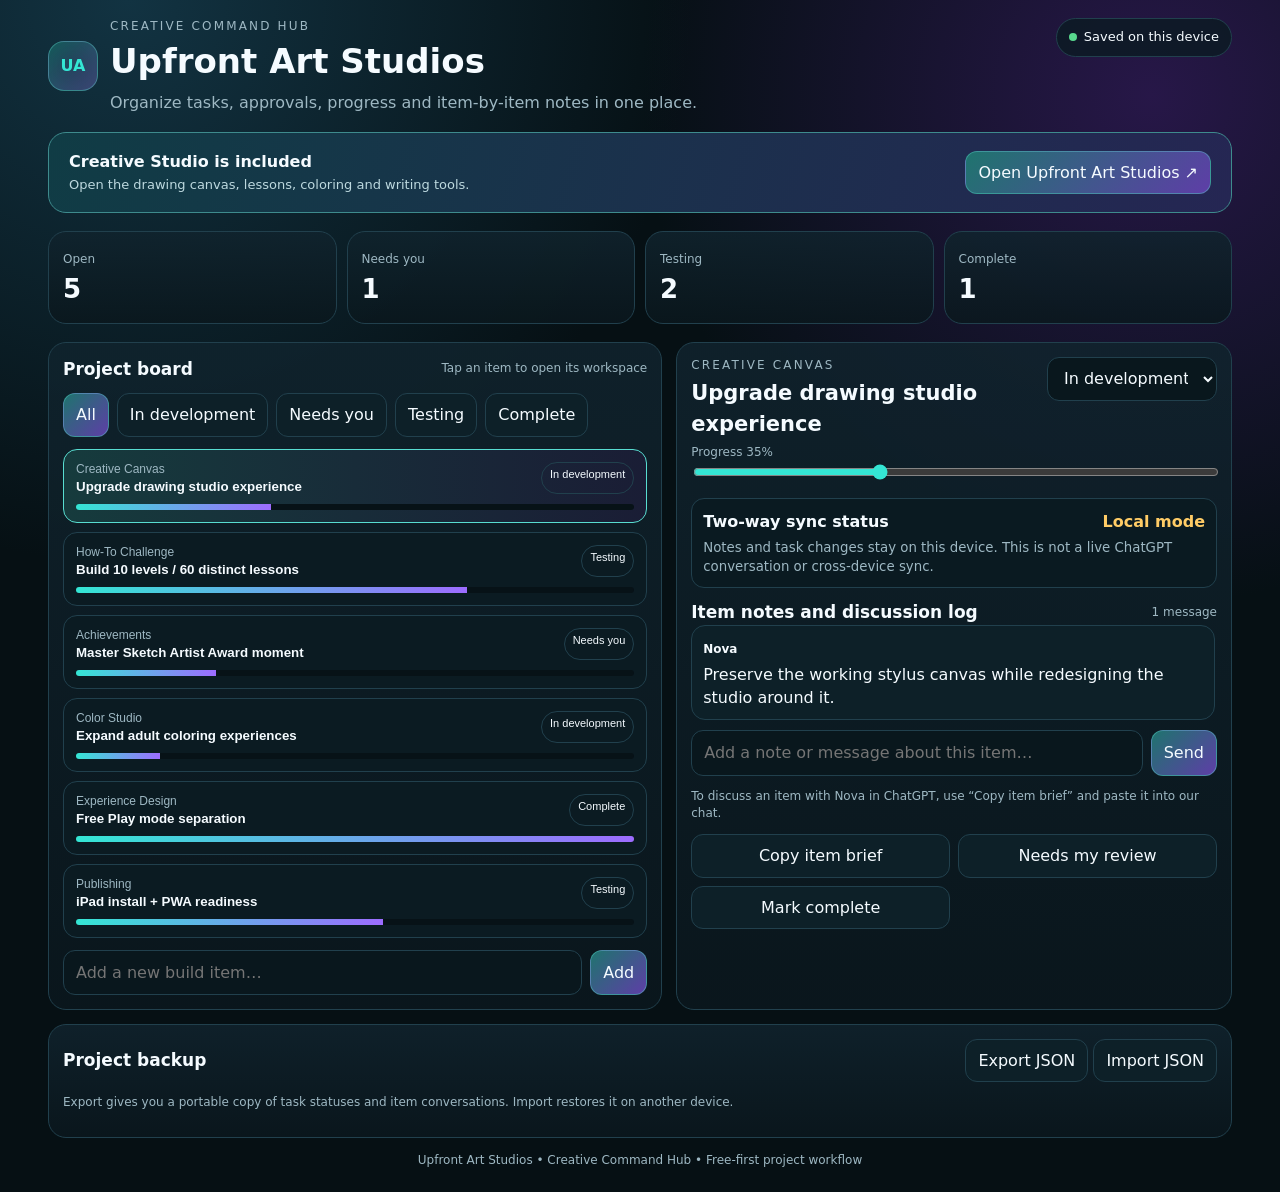
==== index.html @ ae69a1a8 "Deploy full 16-file static website and art studio v6" ====
<!doctype html>
<html lang="en">
<head>
<meta charset="utf-8" />
<meta name="viewport" content="width=device-width,initial-scale=1,viewport-fit=cover" />
<meta name="theme-color" content="#07141a" />
<title>Upfront Art Studios • Creative Command Hub</title>
<link rel="manifest" href="manifest.webmanifest" />
<style>
:root{--bg:#061014;--panel:#0c1a21;--panel2:#10232d;--line:#21404d;--text:#f5fbff;--muted:#9eb8c3;--teal:#34e6d4;--violet:#9d6cff;--silver:#cad6dc;--good:#59d98e;--warn:#ffcc66;--bad:#ff7f91}
*{box-sizing:border-box}body{margin:0;background:radial-gradient(circle at 10% 0%,#123342 0,transparent 34%),radial-gradient(circle at 90% 8%,#271748 0,transparent 32%),var(--bg);color:var(--text);font:16px/1.45 Inter,ui-sans-serif,system-ui,-apple-system,BlinkMacSystemFont,"Segoe UI",sans-serif;min-height:100vh}.wrap{max-width:1220px;margin:auto;padding:18px}.top{display:flex;gap:14px;justify-content:space-between;align-items:flex-start;flex-wrap:wrap}.brand{display:flex;gap:12px;align-items:center}.mark{width:50px;height:50px;border:1px solid #63e9dc66;border-radius:16px;background:linear-gradient(135deg,#24d9c844,#9b6dff55),#0a1a21;display:grid;place-items:center;font-weight:900;color:var(--teal);box-shadow:inset 0 0 30px #3be3d622}.eyebrow{font-size:12px;letter-spacing:.18em;text-transform:uppercase;color:var(--muted)}h1{font-size:clamp(22px,4vw,34px);margin:2px 0 0}.sub{color:var(--muted);margin:4px 0 0;max-width:720px}.pill{border:1px solid var(--line);background:#0b1b22cc;border-radius:999px;padding:9px 12px;font-size:13px}.dot{width:8px;height:8px;border-radius:99px;background:var(--good);display:inline-block;margin-right:7px}.stats{display:grid;grid-template-columns:repeat(4,minmax(0,1fr));gap:10px;margin:18px 0}.stat,.card{background:linear-gradient(180deg,#10232ddd,#0a171ddd);border:1px solid var(--line);border-radius:18px}.stat{padding:14px}.stat b{display:block;font-size:26px;margin-top:2px}.stat span{color:var(--muted);font-size:12px}.layout{display:grid;grid-template-columns:minmax(0,1.05fr) minmax(320px,.95fr);gap:14px}.card{padding:14px;min-width:0}.sectionhead{display:flex;gap:10px;align-items:center;justify-content:space-between;flex-wrap:wrap}.sectionhead h2,.sectionhead h3{margin:0;font-size:17px}.filters{display:flex;flex-wrap:wrap;gap:8px;margin:12px 0}.btn,.filter,select,input,textarea{font:inherit}.btn,.filter{min-height:42px;border-radius:12px;border:1px solid var(--line);background:#0d2028;color:var(--text);padding:9px 12px;cursor:pointer}.btn.primary,.filter.active{background:linear-gradient(135deg,#1f746e,#5e3ea7);border-color:#5bd8cd66}.btn:focus,.filter:focus,input:focus,select:focus,textarea:focus{outline:2px solid var(--teal);outline-offset:2px}.tasklist{display:grid;gap:9px}.task{width:100%;text-align:left;border:1px solid var(--line);background:#0b1b22;border-radius:14px;padding:12px;color:var(--text);cursor:pointer}.task.sel{border-color:#58ddd1;background:linear-gradient(90deg,#163b3d,#1a1d35)}.tasktop{display:flex;justify-content:space-between;gap:10px}.tasktitle{font-weight:700}.meta{font-size:12px;color:var(--muted);margin-bottom:3px}.tag{font-size:11px;border:1px solid var(--line);border-radius:999px;padding:5px 8px;white-space:nowrap}.pbar{height:6px;background:#071217;border-radius:99px;overflow:hidden;margin-top:10px}.pbar i{display:block;height:100%;background:linear-gradient(90deg,var(--teal),var(--violet))}.newrow{display:flex;gap:8px;margin-top:12px}.field,select,textarea{width:100%;min-height:44px;border-radius:12px;border:1px solid var(--line);background:#09171d;color:var(--text);padding:10px 12px}.detailtop{display:flex;justify-content:space-between;gap:10px;align-items:flex-start}.detailtop select{width:auto;min-width:170px}.syncbox{margin:12px 0;padding:11px;border-radius:13px;background:#0a1a21;border:1px solid var(--line)}.syncbox strong{display:flex;align-items:center;justify-content:space-between;gap:8px}.syncbox small{display:block;color:var(--muted);margin-top:4px}.chat{display:grid;gap:8px;max-height:380px;overflow:auto;padding-right:2px}.msg{border:1px solid var(--line);background:#0d2028;border-radius:14px;padding:10px 11px}.msg.you{background:#15223a;border-color:#5c4e91}.msg b{font-size:12px}.msg p{margin:4px 0 0;white-space:pre-wrap}.chatrow{display:flex;gap:8px;margin-top:10px}.chatrow input{min-width:0}.tools{display:grid;grid-template-columns:1fr 1fr;gap:8px;margin-top:12px}.small{font-size:12px;color:var(--muted)}.launchbar{display:flex;justify-content:space-between;align-items:center;gap:16px;flex-wrap:wrap;margin-top:18px;padding:17px 20px;border:1px solid #3e8b8d;border-radius:18px;background:linear-gradient(105deg,#103c45,#252653)}.launchbar b,.launchbar span{display:block}.launchbar span{font-size:13px;color:#bdd9df;margin-top:3px}.launchlink{text-decoration:none;display:inline-flex;align-items:center}.footer{margin:14px 0 4px;color:var(--muted);font-size:12px;text-align:center}.hidden{display:none!important}
@media(max-width:820px){.layout{grid-template-columns:1fr}.stats{grid-template-columns:1fr 1fr}.detailtop{flex-direction:column}.detailtop select{width:100%}}@media(max-width:480px){.wrap{padding:12px}.stats{gap:8px}.stat{padding:11px}.stat b{font-size:22px}.newrow,.chatrow{flex-direction:column}.tools{grid-template-columns:1fr}.tasktop{align-items:flex-start}.tag{white-space:normal}}
</style>
</head>
<body>
<div class="wrap">
  <header class="top">
    <div class="brand"><div class="mark">UA</div><div><div class="eyebrow">Creative Command Hub</div><h1>Upfront Art Studios</h1><p class="sub">Organize tasks, approvals, progress and item-by-item notes in one place.</p></div></div>
    <div class="pill"><span class="dot"></span><span id="saveState">Saved on this device</span></div>
  </header>
  <div class="launchbar"><div><b>Creative Studio is included</b><span>Open the drawing canvas, lessons, coloring and writing tools.</span></div><a href="./studio/" class="btn primary launchlink">Open Upfront Art Studios ↗</a></div>
  <section class="stats" aria-label="Project overview">
    <div class="stat"><span>Open</span><b id="openN">0</b></div><div class="stat"><span>Needs you</span><b id="reviewN">0</b></div><div class="stat"><span>Testing</span><b id="testN">0</b></div><div class="stat"><span>Complete</span><b id="doneN">0</b></div>
  </section>
  <main class="layout">
    <section class="card">
      <div class="sectionhead"><h2>Project board</h2><span class="small">Tap an item to open its workspace</span></div>
      <div class="filters" id="filters"></div>
      <div class="tasklist" id="taskList"></div>
      <form id="addForm" class="newrow"><input class="field" id="newTitle" maxlength="100" placeholder="Add a new build item…" aria-label="New build item"><button class="btn primary" type="submit">Add</button></form>
    </section>
    <section class="card">
      <div id="empty" class="small">Choose a project item to see its notes and conversation.</div>
      <div id="detail" class="hidden">
        <div class="detailtop"><div><div class="eyebrow" id="area"></div><h3 id="title" style="font-size:21px;margin:4px 0 0"></h3></div><select id="status" aria-label="Item status"></select></div>
        <label class="small" for="progress">Progress <span id="progressLabel"></span>%</label><input id="progress" type="range" min="0" max="100" step="5" style="width:100%;accent-color:#34e6d4">
        <div class="syncbox"><strong><span>Two-way sync status</span><span id="syncLabel" style="color:var(--warn)">Local mode</span></strong><small id="syncText">Notes and task changes stay on this device. This is not a live ChatGPT conversation or cross-device sync.</small></div>
        <div class="sectionhead"><h3>Item notes and discussion log</h3><span class="small" id="msgCount"></span></div>
        <div class="chat" id="chat" aria-live="polite"></div>
        <form class="chatrow" id="chatForm"><input class="field" id="chatInput" maxlength="500" placeholder="Add a note or message about this item…" aria-label="Item message"><button class="btn primary" type="submit">Send</button></form>
        <p class="small">To discuss an item with Nova in ChatGPT, use “Copy item brief” and paste it into our chat.</p><div class="tools"><button class="btn" id="copyBrief" type="button">Copy item brief</button><button class="btn" id="needsMe" type="button">Needs my review</button><button class="btn" id="markDone" type="button">Mark complete</button></div>
      </div>
    </section>
  </main>
  <section class="card" style="margin-top:14px">
    <div class="sectionhead"><h2>Project backup</h2><div><button class="btn" id="exportBtn" type="button">Export JSON</button> <label class="btn" for="importFile" style="display:inline-flex;align-items:center">Import JSON</label><input id="importFile" type="file" accept="application/json" class="hidden"></div></div>
    <p class="small">Export gives you a portable copy of task statuses and item conversations. Import restores it on another device.</p>
  </section>
  <div class="footer">Upfront Art Studios • Creative Command Hub • Free-first project workflow</div>
</div>
<script>
const KEY='upfront-art-hub-v1';
const statuses={working:'In development',review:'Needs you',testing:'Testing',done:'Complete'};
const starter=[
{id:1,title:'Upgrade drawing studio experience',area:'Creative Canvas',status:'working',progress:35,messages:[{who:'Nova',text:'Preserve the working stylus canvas while redesigning the studio around it.'}]},
{id:2,title:'Build 10 levels / 60 distinct lessons',area:'How-To Challenge',status:'testing',progress:70,messages:[{who:'Build log',text:'60 distinct lesson exercises and completion checks are implemented in v5. Browser DOM interaction tests passed; physical iPad testing is still outstanding.'}]},
{id:3,title:'Master Sketch Artist Award moment',area:'Achievements',status:'review',progress:25,messages:[{who:'Nova',text:'Design direction: ceremonial completion screen, final award reveal, and certificate unlock.'},{who:'You',text:'Make it feel special and premium.'}]},
{id:4,title:'Expand adult coloring experiences',area:'Color Studio',status:'working',progress:15,messages:[{who:'Nova',text:'The coloring experience should be a full creative mode, not a single simple activity.'}]},
{id:5,title:'Free Play mode separation',area:'Experience Design',status:'done',progress:100,messages:[{who:'Nova',text:'Free Play stays lesson-free and score-free so users can simply create.'}]},
{id:6,title:'iPad install + PWA readiness',area:'Publishing',status:'testing',progress:55,messages:[{who:'Nova',text:'Manifest, icons, offline behavior, and HTTPS install flow are part of this milestone.'}]}
];
let state=load(),selected=state.tasks[0]?.id||null,filter='all';
function load(){try{const p=JSON.parse(localStorage.getItem(KEY));if(p&&Array.isArray(p.tasks))return p}catch{}return {tasks:starter}}
function save(){localStorage.setItem(KEY,JSON.stringify(state));document.querySelector('#saveState').textContent='Saved on this device'}
const $=s=>document.querySelector(s);
function esc(s){return String(s).replace(/[&<>"']/g,c=>({'&':'&amp;','<':'&lt;','>':'&gt;','"':'&quot;',"'":'&#039;'}[c]))}
function renderStats(){const t=state.tasks;$('#openN').textContent=t.filter(x=>x.status!=='done').length;$('#reviewN').textContent=t.filter(x=>x.status==='review').length;$('#testN').textContent=t.filter(x=>x.status==='testing').length;$('#doneN').textContent=t.filter(x=>x.status==='done').length}
function renderFilters(){const f=[['all','All'],['working','In development'],['review','Needs you'],['testing','Testing'],['done','Complete']];$('#filters').innerHTML=f.map(([k,v])=>`<button type="button" class="filter ${filter===k?'active':''}" data-f="${k}">${v}</button>`).join('');document.querySelectorAll('[data-f]').forEach(b=>b.addEventListener('click',()=>{filter=b.dataset.f;render()}))}
function renderTasks(){const items=state.tasks.filter(t=>filter==='all'||t.status===filter);$('#taskList').innerHTML=items.length?items.map(t=>`<button type="button" class="task ${t.id===selected?'sel':''}" data-id="${t.id}"><div class="tasktop"><div><div class="meta">${esc(t.area)}</div><div class="tasktitle">${esc(t.title)}</div></div><span class="tag">${esc(statuses[t.status]||t.status)}</span></div><div class="pbar"><i style="width:${Math.max(0,Math.min(100,t.progress||0))}%"></i></div></button>`).join(''):'<div class="small">No items in this view.</div>';document.querySelectorAll('[data-id]').forEach(b=>b.addEventListener('click',()=>{selected=Number(b.dataset.id);render()}))}
function renderDetail(){const t=state.tasks.find(x=>x.id===selected);if(!t){$('#empty').classList.remove('hidden');$('#detail').classList.add('hidden');return}$('#empty').classList.add('hidden');$('#detail').classList.remove('hidden');$('#area').textContent=t.area;$('#title').textContent=t.title;$('#status').innerHTML=Object.entries(statuses).map(([k,v])=>`<option value="${k}" ${t.status===k?'selected':''}>${v}</option>`).join('');$('#progress').value=t.progress||0;$('#progressLabel').textContent=t.progress||0;$('#msgCount').textContent=`${t.messages.length} message${t.messages.length===1?'':'s'}`;$('#chat').innerHTML=t.messages.map(m=>`<div class="msg ${m.who==='You'?'you':''}"><b>${esc(m.who)}</b><p>${esc(m.text)}</p></div>`).join('')||'<div class="small">No conversation yet.</div>'}
function render(){renderStats();renderFilters();renderTasks();renderDetail();save()}
$('#addForm').addEventListener('submit',e=>{e.preventDefault();const v=$('#newTitle').value.trim();if(!v)return;const id=Math.max(0,...state.tasks.map(t=>t.id))+1;state.tasks.unshift({id,title:v,area:'New item',status:'review',progress:0,messages:[{who:'You',text:'Added from the Creative Command Hub.'}]});selected=id;filter='all';$('#newTitle').value='';render()});
$('#status').addEventListener('change',e=>{const t=state.tasks.find(x=>x.id===selected);if(t){t.status=e.target.value;render()}});
$('#progress').addEventListener('input',e=>{$('#progressLabel').textContent=e.target.value});$('#progress').addEventListener('change',e=>{const t=state.tasks.find(x=>x.id===selected);if(t){t.progress=Number(e.target.value);render()}});
$('#chatForm').addEventListener('submit',e=>{e.preventDefault();const v=$('#chatInput').value.trim();const t=state.tasks.find(x=>x.id===selected);if(!v||!t)return;t.messages.push({who:'You',text:v});$('#chatInput').value='';render()});
$('#copyBrief').addEventListener('click',async()=>{const t=state.tasks.find(x=>x.id===selected);if(!t)return;const brief=`Upfront Art Studios — ${t.title}\nArea: ${t.area}\nStatus: ${statuses[t.status]}\nProgress: ${t.progress}%\nNotes:\n${t.messages.map(m=>m.who+': '+m.text).join('\n')}`;try{await navigator.clipboard.writeText(brief);$('#saveState').textContent='Item brief copied — paste in ChatGPT';}catch(e){window.prompt('Copy this item brief:',brief)}});
$('#needsMe').addEventListener('click' ,()=>{const t=state.tasks.find(x=>x.id===selected);if(t){t.status='review';render()}});$('#markDone').addEventListener('click',()=>{const t=state.tasks.find(x=>x.id===selected);if(t){t.status='done';t.progress=100;render()}});
$('#exportBtn').addEventListener('click',()=>{const a=document.createElement('a');a.href=URL.createObjectURL(new Blob([JSON.stringify(state,null,2)],{type:'application/json'}));a.download='upfront-art-hub-backup.json';a.click();setTimeout(()=>URL.revokeObjectURL(a.href),1000)});
$('#importFile').addEventListener('change',async e=>{const f=e.target.files?.[0];if(!f)return;try{const p=JSON.parse(await f.text());if(!p||!Array.isArray(p.tasks))throw new Error();state=p;selected=state.tasks[0]?.id||null;filter='all';render()}catch{alert('That backup file could not be imported.')}e.target.value=''});
if('serviceWorker' in navigator)navigator.serviceWorker.register('./sw.js').catch(()=>{});render();
</script>
</body>
</html>
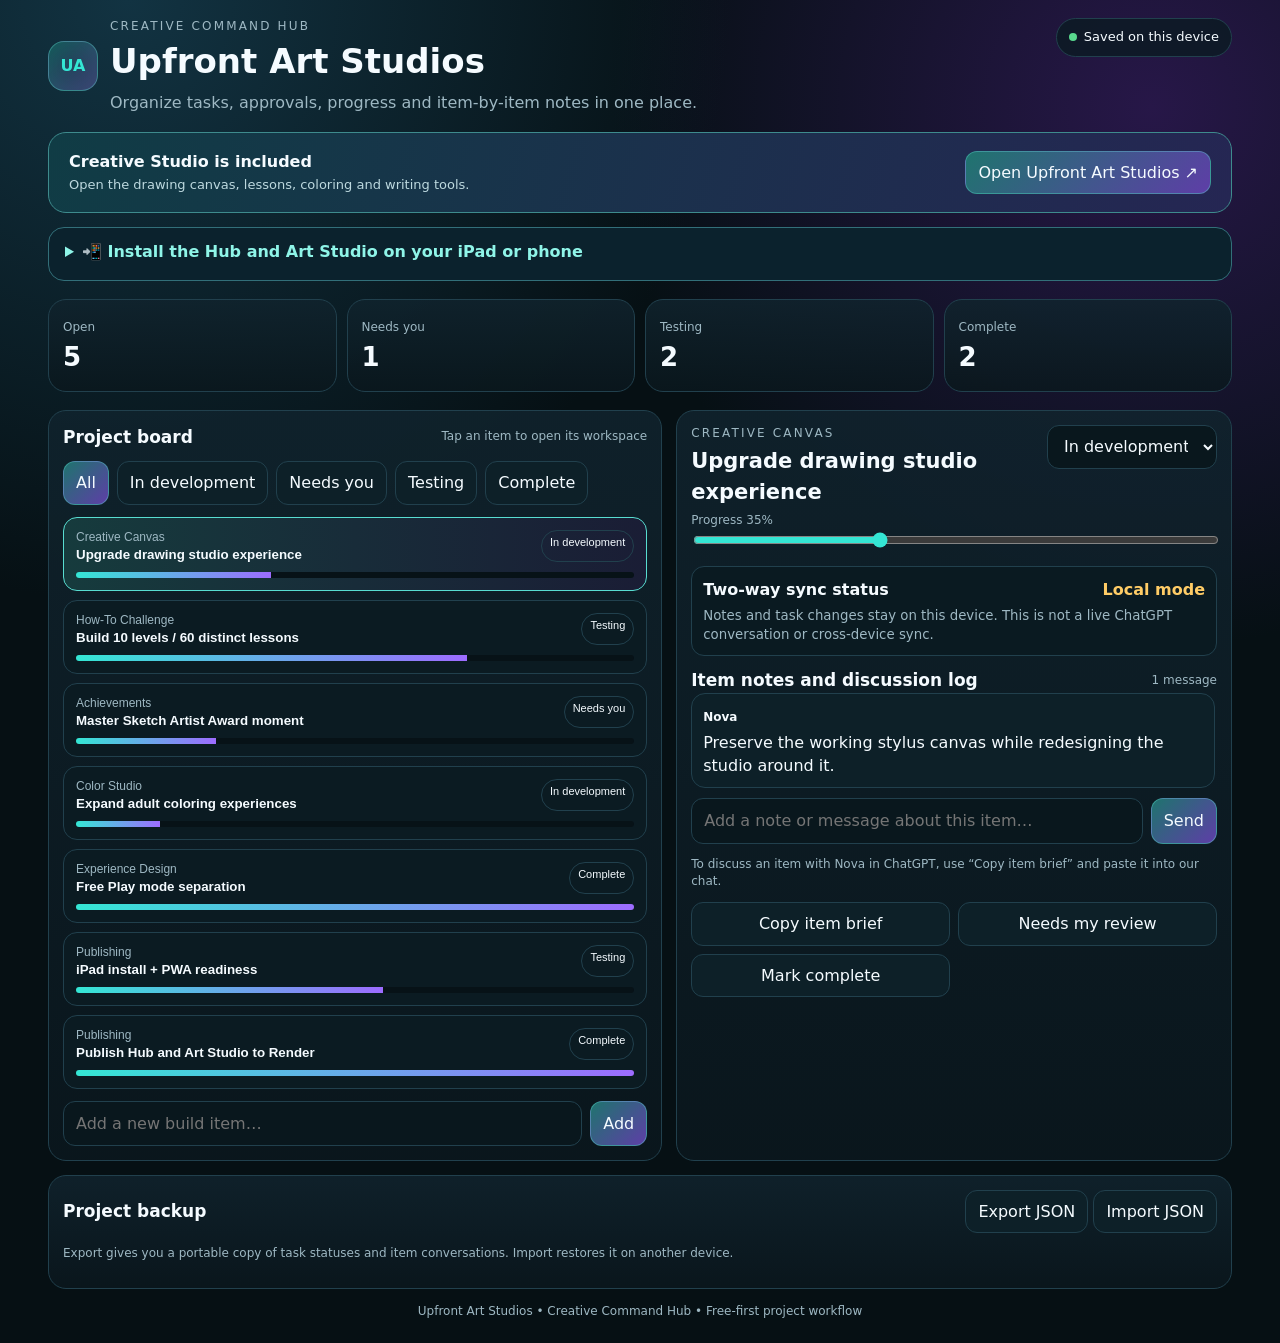
==== commit 875e2a05: "Improve iPad installation, safe Hub backups and Safari storage handling (v7)" ====
--- a/index.html
+++ b/index.html
@@ -10,6 +10,11 @@
 :root{--bg:#061014;--panel:#0c1a21;--panel2:#10232d;--line:#21404d;--text:#f5fbff;--muted:#9eb8c3;--teal:#34e6d4;--violet:#9d6cff;--silver:#cad6dc;--good:#59d98e;--warn:#ffcc66;--bad:#ff7f91}
 *{box-sizing:border-box}body{margin:0;background:radial-gradient(circle at 10% 0%,#123342 0,transparent 34%),radial-gradient(circle at 90% 8%,#271748 0,transparent 32%),var(--bg);color:var(--text);font:16px/1.45 Inter,ui-sans-serif,system-ui,-apple-system,BlinkMacSystemFont,"Segoe UI",sans-serif;min-height:100vh}.wrap{max-width:1220px;margin:auto;padding:18px}.top{display:flex;gap:14px;justify-content:space-between;align-items:flex-start;flex-wrap:wrap}.brand{display:flex;gap:12px;align-items:center}.mark{width:50px;height:50px;border:1px solid #63e9dc66;border-radius:16px;background:linear-gradient(135deg,#24d9c844,#9b6dff55),#0a1a21;display:grid;place-items:center;font-weight:900;color:var(--teal);box-shadow:inset 0 0 30px #3be3d622}.eyebrow{font-size:12px;letter-spacing:.18em;text-transform:uppercase;color:var(--muted)}h1{font-size:clamp(22px,4vw,34px);margin:2px 0 0}.sub{color:var(--muted);margin:4px 0 0;max-width:720px}.pill{border:1px solid var(--line);background:#0b1b22cc;border-radius:999px;padding:9px 12px;font-size:13px}.dot{width:8px;height:8px;border-radius:99px;background:var(--good);display:inline-block;margin-right:7px}.stats{display:grid;grid-template-columns:repeat(4,minmax(0,1fr));gap:10px;margin:18px 0}.stat,.card{background:linear-gradient(180deg,#10232ddd,#0a171ddd);border:1px solid var(--line);border-radius:18px}.stat{padding:14px}.stat b{display:block;font-size:26px;margin-top:2px}.stat span{color:var(--muted);font-size:12px}.layout{display:grid;grid-template-columns:minmax(0,1.05fr) minmax(320px,.95fr);gap:14px}.card{padding:14px;min-width:0}.sectionhead{display:flex;gap:10px;align-items:center;justify-content:space-between;flex-wrap:wrap}.sectionhead h2,.sectionhead h3{margin:0;font-size:17px}.filters{display:flex;flex-wrap:wrap;gap:8px;margin:12px 0}.btn,.filter,select,input,textarea{font:inherit}.btn,.filter{min-height:42px;border-radius:12px;border:1px solid var(--line);background:#0d2028;color:var(--text);padding:9px 12px;cursor:pointer}.btn.primary,.filter.active{background:linear-gradient(135deg,#1f746e,#5e3ea7);border-color:#5bd8cd66}.btn:focus,.filter:focus,input:focus,select:focus,textarea:focus{outline:2px solid var(--teal);outline-offset:2px}.tasklist{display:grid;gap:9px}.task{width:100%;text-align:left;border:1px solid var(--line);background:#0b1b22;border-radius:14px;padding:12px;color:var(--text);cursor:pointer}.task.sel{border-color:#58ddd1;background:linear-gradient(90deg,#163b3d,#1a1d35)}.tasktop{display:flex;justify-content:space-between;gap:10px}.tasktitle{font-weight:700}.meta{font-size:12px;color:var(--muted);margin-bottom:3px}.tag{font-size:11px;border:1px solid var(--line);border-radius:999px;padding:5px 8px;white-space:nowrap}.pbar{height:6px;background:#071217;border-radius:99px;overflow:hidden;margin-top:10px}.pbar i{display:block;height:100%;background:linear-gradient(90deg,var(--teal),var(--violet))}.newrow{display:flex;gap:8px;margin-top:12px}.field,select,textarea{width:100%;min-height:44px;border-radius:12px;border:1px solid var(--line);background:#09171d;color:var(--text);padding:10px 12px}.detailtop{display:flex;justify-content:space-between;gap:10px;align-items:flex-start}.detailtop select{width:auto;min-width:170px}.syncbox{margin:12px 0;padding:11px;border-radius:13px;background:#0a1a21;border:1px solid var(--line)}.syncbox strong{display:flex;align-items:center;justify-content:space-between;gap:8px}.syncbox small{display:block;color:var(--muted);margin-top:4px}.chat{display:grid;gap:8px;max-height:380px;overflow:auto;padding-right:2px}.msg{border:1px solid var(--line);background:#0d2028;border-radius:14px;padding:10px 11px}.msg.you{background:#15223a;border-color:#5c4e91}.msg b{font-size:12px}.msg p{margin:4px 0 0;white-space:pre-wrap}.chatrow{display:flex;gap:8px;margin-top:10px}.chatrow input{min-width:0}.tools{display:grid;grid-template-columns:1fr 1fr;gap:8px;margin-top:12px}.small{font-size:12px;color:var(--muted)}.launchbar{display:flex;justify-content:space-between;align-items:center;gap:16px;flex-wrap:wrap;margin-top:18px;padding:17px 20px;border:1px solid #3e8b8d;border-radius:18px;background:linear-gradient(105deg,#103c45,#252653)}.launchbar b,.launchbar span{display:block}.launchbar span{font-size:13px;color:#bdd9df;margin-top:3px}.launchlink{text-decoration:none;display:inline-flex;align-items:center}.footer{margin:14px 0 4px;color:var(--muted);font-size:12px;text-align:center}.hidden{display:none!important}
 @media(max-width:820px){.layout{grid-template-columns:1fr}.stats{grid-template-columns:1fr 1fr}.detailtop{flex-direction:column}.detailtop select{width:100%}}@media(max-width:480px){.wrap{padding:12px}.stats{gap:8px}.stat{padding:11px}.stat b{font-size:22px}.newrow,.chatrow{flex-direction:column}.tools{grid-template-columns:1fr}.tasktop{align-items:flex-start}.tag{white-space:normal}}
+
+.install-guide{margin:14px 0;border:1px solid #326f79;background:#0b222d;border-radius:16px;padding:12px 16px;color:var(--text)}
+.install-guide summary{cursor:pointer;font-weight:750;color:#8ff5e8;min-height:28px}
+.install-guide ol{margin:12px 0;padding-left:23px}.install-guide li{margin:7px 0}.install-guide p{margin:9px 0 2px;color:var(--muted);font-size:13px}
+.install-guide a{color:#b3eaff}
 </style>
 </head>
 <body>
@@ -19,6 +24,13 @@
     <div class="pill"><span class="dot"></span><span id="saveState">Saved on this device</span></div>
   </header>
   <div class="launchbar"><div><b>Creative Studio is included</b><span>Open the drawing canvas, lessons, coloring and writing tools.</span></div><a href="./studio/" class="btn primary launchlink">Open Upfront Art Studios ↗</a></div>
+  <details class="install-guide" id="installHelp">
+    <summary>📲 Install the Hub and Art Studio on your iPad or phone</summary>
+    <ol><li>On an iPad or iPhone, open this website directly in <strong>Safari</strong>. If you are inside ChatGPT, choose <strong>Open in Safari</strong> first.</li>
+    <li>Tap the <strong>Share</strong> icon in Safari and choose <strong>Add to Home Screen</strong>. If needed, scroll the Share menu to find it.</li>
+    <li>Tap <strong>Add</strong>. Open the new icon from your Home Screen. You can also install <a href="./studio/">the Art Studio</a> separately using the same steps.</li></ol>
+    <p>No ZIP extraction required. Your drawings, writing and Hub notes are saved on this device, not automatically synced. Export backups before switching devices or clearing Safari data.</p>
+  </details>
   <section class="stats" aria-label="Project overview">
     <div class="stat"><span>Open</span><b id="openN">0</b></div><div class="stat"><span>Needs you</span><b id="reviewN">0</b></div><div class="stat"><span>Testing</span><b id="testN">0</b></div><div class="stat"><span>Complete</span><b id="doneN">0</b></div>
   </section>
@@ -60,6 +72,10 @@
 {id:6,title:'iPad install + PWA readiness',area:'Publishing',status:'testing',progress:55,messages:[{who:'Nova',text:'Manifest, icons, offline behavior, and HTTPS install flow are part of this milestone.'}]}
 ];
 let state=load(),selected=state.tasks[0]?.id||null,filter='all';
+// Add the verified hosting milestone without overwriting a returning user's edits.
+if(!state.tasks.some(t=>t.id===7||t.title==='Publish Hub and Art Studio to Render')){
+ state.tasks.push({id:7,title:'Publish Hub and Art Studio to Render',area:'Publishing',status:'done',progress:100,messages:[{who:'Build log',text:'GitHub repository uploaded and Render static site deployed successfully. iPad Safari and Apple Pencil testing are separate follow-up tasks.'}]});
+}
 function load(){try{const p=JSON.parse(localStorage.getItem(KEY));if(p&&Array.isArray(p.tasks))return p}catch{}return {tasks:starter}}
 function save(){localStorage.setItem(KEY,JSON.stringify(state));document.querySelector('#saveState').textContent='Saved on this device'}
 const $=s=>document.querySelector(s);
@@ -76,7 +92,16 @@
 $('#copyBrief').addEventListener('click',async()=>{const t=state.tasks.find(x=>x.id===selected);if(!t)return;const brief=`Upfront Art Studios — ${t.title}\nArea: ${t.area}\nStatus: ${statuses[t.status]}\nProgress: ${t.progress}%\nNotes:\n${t.messages.map(m=>m.who+': '+m.text).join('\n')}`;try{await navigator.clipboard.writeText(brief);$('#saveState').textContent='Item brief copied — paste in ChatGPT';}catch(e){window.prompt('Copy this item brief:',brief)}});
 $('#needsMe').addEventListener('click' ,()=>{const t=state.tasks.find(x=>x.id===selected);if(t){t.status='review';render()}});$('#markDone').addEventListener('click',()=>{const t=state.tasks.find(x=>x.id===selected);if(t){t.status='done';t.progress=100;render()}});
 $('#exportBtn').addEventListener('click',()=>{const a=document.createElement('a');a.href=URL.createObjectURL(new Blob([JSON.stringify(state,null,2)],{type:'application/json'}));a.download='upfront-art-hub-backup.json';a.click();setTimeout(()=>URL.revokeObjectURL(a.href),1000)});
-$('#importFile').addEventListener('change',async e=>{const f=e.target.files?.[0];if(!f)return;try{const p=JSON.parse(await f.text());if(!p||!Array.isArray(p.tasks))throw new Error();state=p;selected=state.tasks[0]?.id||null;filter='all';render()}catch{alert('That backup file could not be imported.')}e.target.value=''});
+$('#importFile').addEventListener('change',async e=>{
+ const f=e.target.files?.[0];if(!f)return;
+ try{
+  const p=JSON.parse(await f.text());
+  if(!p||!Array.isArray(p.tasks)||!p.tasks.every(t=>t&&Number.isSafeInteger(t.id)&&typeof t.title==='string'&&typeof t.area==='string'&&Array.isArray(t.messages)&&t.messages.every(m=>m&&typeof m.who==='string'&&typeof m.text==='string')))throw new Error('Invalid project backup');
+  if(!confirm('Import this project backup? It will replace the current project board and notes on this device. Export your current backup first if you want to keep it.'))return;
+  state=p;selected=state.tasks[0]?.id||null;filter='all';render();
+ }catch{alert('That backup file could not be imported. Please choose a valid Hub backup JSON file.')}
+ finally{e.target.value='';}
+});
 if('serviceWorker' in navigator)navigator.serviceWorker.register('./sw.js').catch(()=>{});render();
 </script>
 </body>
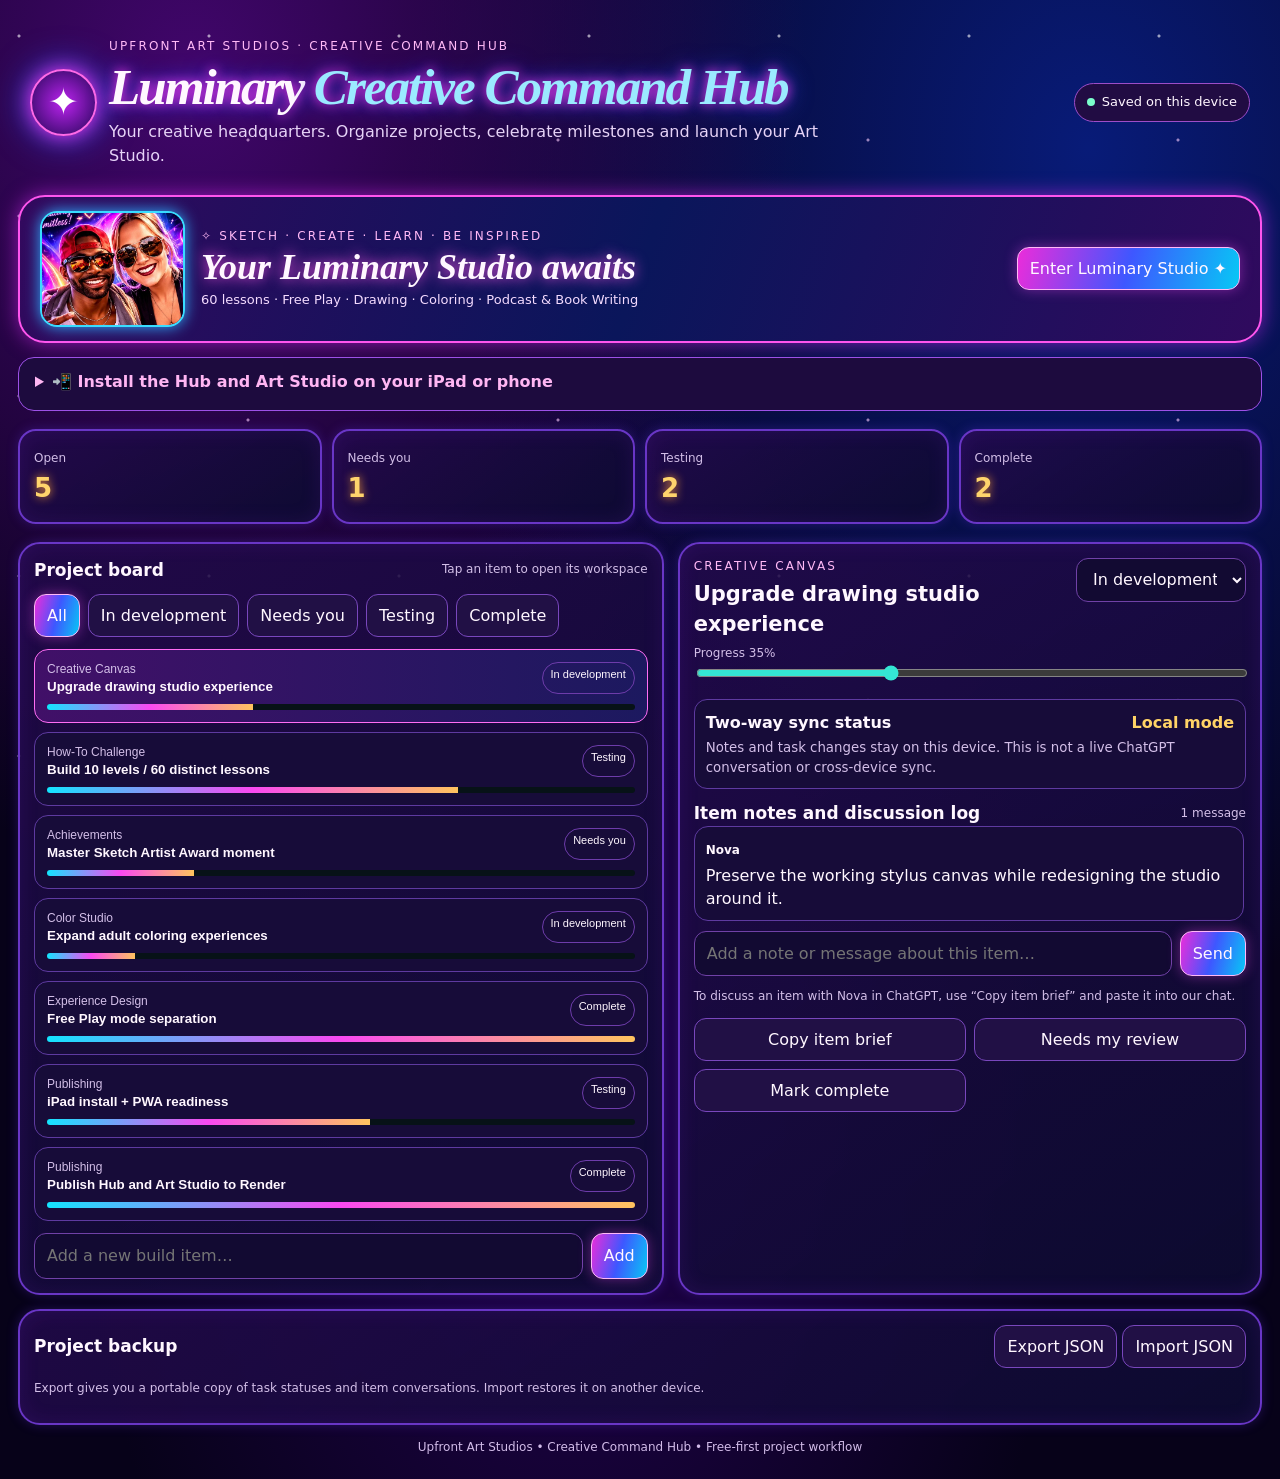
==== commit 76d1e8d2: "Restore approved Luminary neon dashboard and functional toolkit (v8)" ====
--- a/index.html
+++ b/index.html
@@ -3,8 +3,8 @@
 <head>
 <meta charset="utf-8" />
 <meta name="viewport" content="width=device-width,initial-scale=1,viewport-fit=cover" />
-<meta name="theme-color" content="#07141a" />
-<title>Upfront Art Studios • Creative Command Hub</title>
+<meta name="theme-color" content="#09031d" />
+<title>Luminary Creative Command Hub | Upfront Art Studios</title>
 <link rel="manifest" href="manifest.webmanifest" />
 <style>
 :root{--bg:#061014;--panel:#0c1a21;--panel2:#10232d;--line:#21404d;--text:#f5fbff;--muted:#9eb8c3;--teal:#34e6d4;--violet:#9d6cff;--silver:#cad6dc;--good:#59d98e;--warn:#ffcc66;--bad:#ff7f91}
@@ -15,15 +15,24 @@
 .install-guide summary{cursor:pointer;font-weight:750;color:#8ff5e8;min-height:28px}
 .install-guide ol{margin:12px 0;padding-left:23px}.install-guide li{margin:7px 0}.install-guide p{margin:9px 0 2px;color:var(--muted);font-size:13px}
 .install-guide a{color:#b3eaff}
+/* v8 approved Luminary Studio neon companion theme */
+:root{--bg:#08021d;--panel:#180a39;--panel2:#270b52;--line:#6d3caa;--text:#fff7ff;--muted:#d3bfe8;--teal:#17dfff;--violet:#f04afa;--silver:#f8dafa;--good:#71f9cc;--warn:#ffd366;--bad:#ff7fba}
+body{background:radial-gradient(ellipse at 15% 5%,#41066b 0,transparent 40%),radial-gradient(ellipse at 85% 10%,#081b78 0,transparent 45%),radial-gradient(ellipse at 45% 75%,#22024f 0,transparent 50%),#070219;color:var(--text)}
+body:before{content:"";position:fixed;inset:0;z-index:-1;pointer-events:none;opacity:.6;background-image:radial-gradient(circle at 10% 20%,#fff 1px,transparent 2px),radial-gradient(circle at 80% 50%,#ffd1ff 1px,transparent 2px);background-size:190px 180px,310px 280px}
+.wrap{max-width:1500px}.top{padding:20px 12px 8px;align-items:center}.mark{width:67px;height:67px;border-radius:50%;font-size:38px;background:radial-gradient(circle,#bb23ee,#230656);border:2px solid #ff69e8;color:#fff;box-shadow:0 0 20px #f32de9,0 0 38px #245aff}.eyebrow{color:#ffb9f6}.top h1{font:italic 700 clamp(27px,4vw,53px) Georgia,serif;letter-spacing:-.04em;text-shadow:0 0 12px #ff36e7,0 0 24px #2b49ff}.top h1 em{color:#9beaff}.sub{color:#e6d3f7}
+.stat,.card{background:linear-gradient(145deg,#230a4bdb,#0d0b31ed);border:2px solid #6936c6;box-shadow:inset 0 0 20px #8b2be520,0 0 12px #6738f044}.stat b{color:#ffd46c;text-shadow:0 0 10px #f49835}.card{border-radius:22px}
+.launchbar{margin-top:20px;border:2px solid #ff55ee;border-radius:27px;box-shadow:0 0 20px #e62aff88;background:linear-gradient(110deg,#33095e,#0a165b,#300a5e);padding:14px 20px;justify-content:flex-start}.launchbar b{font:italic 700 clamp(23px,3vw,36px) Georgia,serif;text-shadow:0 0 14px #ff59e7}.launchbar span{color:#f4dbff}.hub-hero-art{width:145px;height:116px;flex:0 0 145px;overflow:hidden;border-radius:17px;border:2px solid #39dcff;box-shadow:0 0 15px #2eafff}.hub-hero-art img{width:100%;height:100%;object-fit:cover;object-position:center 25%}.launchlink{margin-left:auto}
+.btn.primary,.filter.active{background:linear-gradient(105deg,#ec2cda,#3e57ff,#07c8f5);border-color:#ffb8f7;box-shadow:0 0 13px #ed48ef66}.btn,.filter{background:#211045;border-color:#7947bd}.task,.msg,.syncbox{background:#170c39;border-color:#5e3aa0}.task.sel{background:linear-gradient(90deg,#411068,#1c195f);border-color:#ff6df4}.pbar i{background:linear-gradient(90deg,#13e4ff,#f949f1,#ffc45e)}.field,select,textarea{background:#120a32;border-color:#7041a7}.msg.you{background:#351054;border-color:#a95dd6}.install-guide{background:#1d0b3e;border-color:#9d51e7}.install-guide summary{color:#ffb6f3}.install-guide a{color:#9ceeff}.pill{background:#210c43;border-color:#9d4dc8}.dot{background:#7bffcc}.footer{color:#d2bce9}
+@media(max-width:720px){.launchbar{justify-content:center;text-align:center}.launchlink{margin-left:0}.hub-hero-art{width:100%;max-width:240px;height:140px;flex-basis:240px}}
 </style>
 </head>
 <body>
 <div class="wrap">
   <header class="top">
-    <div class="brand"><div class="mark">UA</div><div><div class="eyebrow">Creative Command Hub</div><h1>Upfront Art Studios</h1><p class="sub">Organize tasks, approvals, progress and item-by-item notes in one place.</p></div></div>
+    <div class="brand"><div class="mark">✦</div><div><div class="eyebrow">Upfront Art Studios · Creative Command Hub</div><h1>Luminary <em>Creative Command Hub</em></h1><p class="sub">Your creative headquarters. Organize projects, celebrate milestones and launch your Art Studio.</p></div></div>
     <div class="pill"><span class="dot"></span><span id="saveState">Saved on this device</span></div>
   </header>
-  <div class="launchbar"><div><b>Creative Studio is included</b><span>Open the drawing canvas, lessons, coloring and writing tools.</span></div><a href="./studio/" class="btn primary launchlink">Open Upfront Art Studios ↗</a></div>
+  <div class="launchbar"><div class="hub-hero-art"><img src="./studio/luminary-portrait.webp" alt="Luminary Studio illustrated founders"></div><div><div class="eyebrow">✧ Sketch · Create · Learn · Be Inspired</div><b>Your Luminary Studio awaits</b><span>60 lessons · Free Play · Drawing · Coloring · Podcast &amp; Book Writing</span></div><a href="./studio/" class="btn primary launchlink">Enter Luminary Studio ✦</a></div>
   <details class="install-guide" id="installHelp">
     <summary>📲 Install the Hub and Art Studio on your iPad or phone</summary>
     <ol><li>On an iPad or iPhone, open this website directly in <strong>Safari</strong>. If you are inside ChatGPT, choose <strong>Open in Safari</strong> first.</li>
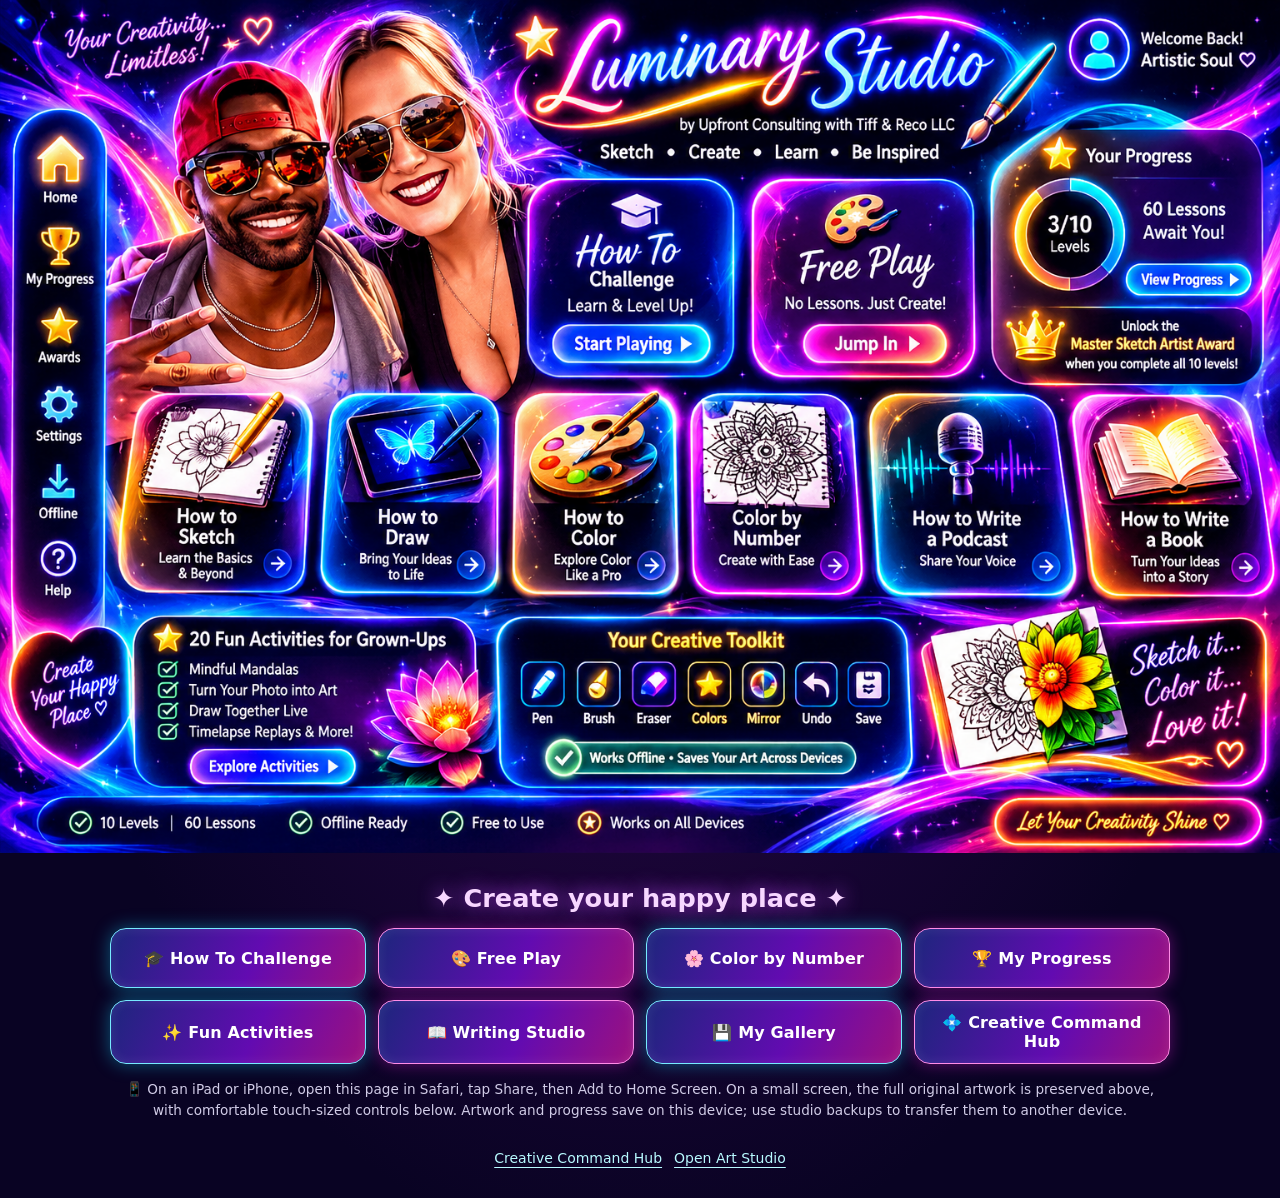
==== commit ed8e2907: "Match approved Luminary neon reference image on responsive landing page" ====
--- a/index.html
+++ b/index.html
@@ -1,117 +1,78 @@
 <!doctype html>
-<html lang="en">
-<head>
-<meta charset="utf-8" />
-<meta name="viewport" content="width=device-width,initial-scale=1,viewport-fit=cover" />
-<meta name="theme-color" content="#09031d" />
-<title>Luminary Creative Command Hub | Upfront Art Studios</title>
-<link rel="manifest" href="manifest.webmanifest" />
+<html lang="en"><head>
+<meta charset="utf-8"><meta name="viewport" content="width=device-width,initial-scale=1,viewport-fit=cover">
+<meta name="theme-color" content="#0d0031">
+<meta name="description" content="Luminary Studio by Upfront Art Studios. Sketch, create, learn and be inspired.">
+<meta name="apple-mobile-web-app-capable" content="yes"><meta name="apple-mobile-web-app-title" content="Luminary Studio">
+<link rel="manifest" href="/manifest.webmanifest"><link rel="apple-touch-icon" href="/icon-192.png">
+<link rel="preload" as="image" href="/assets/luminary-approved-reference.png">
+<title>Luminary Studio | Upfront Art Studios</title>
 <style>
-:root{--bg:#061014;--panel:#0c1a21;--panel2:#10232d;--line:#21404d;--text:#f5fbff;--muted:#9eb8c3;--teal:#34e6d4;--violet:#9d6cff;--silver:#cad6dc;--good:#59d98e;--warn:#ffcc66;--bad:#ff7f91}
-*{box-sizing:border-box}body{margin:0;background:radial-gradient(circle at 10% 0%,#123342 0,transparent 34%),radial-gradient(circle at 90% 8%,#271748 0,transparent 32%),var(--bg);color:var(--text);font:16px/1.45 Inter,ui-sans-serif,system-ui,-apple-system,BlinkMacSystemFont,"Segoe UI",sans-serif;min-height:100vh}.wrap{max-width:1220px;margin:auto;padding:18px}.top{display:flex;gap:14px;justify-content:space-between;align-items:flex-start;flex-wrap:wrap}.brand{display:flex;gap:12px;align-items:center}.mark{width:50px;height:50px;border:1px solid #63e9dc66;border-radius:16px;background:linear-gradient(135deg,#24d9c844,#9b6dff55),#0a1a21;display:grid;place-items:center;font-weight:900;color:var(--teal);box-shadow:inset 0 0 30px #3be3d622}.eyebrow{font-size:12px;letter-spacing:.18em;text-transform:uppercase;color:var(--muted)}h1{font-size:clamp(22px,4vw,34px);margin:2px 0 0}.sub{color:var(--muted);margin:4px 0 0;max-width:720px}.pill{border:1px solid var(--line);background:#0b1b22cc;border-radius:999px;padding:9px 12px;font-size:13px}.dot{width:8px;height:8px;border-radius:99px;background:var(--good);display:inline-block;margin-right:7px}.stats{display:grid;grid-template-columns:repeat(4,minmax(0,1fr));gap:10px;margin:18px 0}.stat,.card{background:linear-gradient(180deg,#10232ddd,#0a171ddd);border:1px solid var(--line);border-radius:18px}.stat{padding:14px}.stat b{display:block;font-size:26px;margin-top:2px}.stat span{color:var(--muted);font-size:12px}.layout{display:grid;grid-template-columns:minmax(0,1.05fr) minmax(320px,.95fr);gap:14px}.card{padding:14px;min-width:0}.sectionhead{display:flex;gap:10px;align-items:center;justify-content:space-between;flex-wrap:wrap}.sectionhead h2,.sectionhead h3{margin:0;font-size:17px}.filters{display:flex;flex-wrap:wrap;gap:8px;margin:12px 0}.btn,.filter,select,input,textarea{font:inherit}.btn,.filter{min-height:42px;border-radius:12px;border:1px solid var(--line);background:#0d2028;color:var(--text);padding:9px 12px;cursor:pointer}.btn.primary,.filter.active{background:linear-gradient(135deg,#1f746e,#5e3ea7);border-color:#5bd8cd66}.btn:focus,.filter:focus,input:focus,select:focus,textarea:focus{outline:2px solid var(--teal);outline-offset:2px}.tasklist{display:grid;gap:9px}.task{width:100%;text-align:left;border:1px solid var(--line);background:#0b1b22;border-radius:14px;padding:12px;color:var(--text);cursor:pointer}.task.sel{border-color:#58ddd1;background:linear-gradient(90deg,#163b3d,#1a1d35)}.tasktop{display:flex;justify-content:space-between;gap:10px}.tasktitle{font-weight:700}.meta{font-size:12px;color:var(--muted);margin-bottom:3px}.tag{font-size:11px;border:1px solid var(--line);border-radius:999px;padding:5px 8px;white-space:nowrap}.pbar{height:6px;background:#071217;border-radius:99px;overflow:hidden;margin-top:10px}.pbar i{display:block;height:100%;background:linear-gradient(90deg,var(--teal),var(--violet))}.newrow{display:flex;gap:8px;margin-top:12px}.field,select,textarea{width:100%;min-height:44px;border-radius:12px;border:1px solid var(--line);background:#09171d;color:var(--text);padding:10px 12px}.detailtop{display:flex;justify-content:space-between;gap:10px;align-items:flex-start}.detailtop select{width:auto;min-width:170px}.syncbox{margin:12px 0;padding:11px;border-radius:13px;background:#0a1a21;border:1px solid var(--line)}.syncbox strong{display:flex;align-items:center;justify-content:space-between;gap:8px}.syncbox small{display:block;color:var(--muted);margin-top:4px}.chat{display:grid;gap:8px;max-height:380px;overflow:auto;padding-right:2px}.msg{border:1px solid var(--line);background:#0d2028;border-radius:14px;padding:10px 11px}.msg.you{background:#15223a;border-color:#5c4e91}.msg b{font-size:12px}.msg p{margin:4px 0 0;white-space:pre-wrap}.chatrow{display:flex;gap:8px;margin-top:10px}.chatrow input{min-width:0}.tools{display:grid;grid-template-columns:1fr 1fr;gap:8px;margin-top:12px}.small{font-size:12px;color:var(--muted)}.launchbar{display:flex;justify-content:space-between;align-items:center;gap:16px;flex-wrap:wrap;margin-top:18px;padding:17px 20px;border:1px solid #3e8b8d;border-radius:18px;background:linear-gradient(105deg,#103c45,#252653)}.launchbar b,.launchbar span{display:block}.launchbar span{font-size:13px;color:#bdd9df;margin-top:3px}.launchlink{text-decoration:none;display:inline-flex;align-items:center}.footer{margin:14px 0 4px;color:var(--muted);font-size:12px;text-align:center}.hidden{display:none!important}
-@media(max-width:820px){.layout{grid-template-columns:1fr}.stats{grid-template-columns:1fr 1fr}.detailtop{flex-direction:column}.detailtop select{width:100%}}@media(max-width:480px){.wrap{padding:12px}.stats{gap:8px}.stat{padding:11px}.stat b{font-size:22px}.newrow,.chatrow{flex-direction:column}.tools{grid-template-columns:1fr}.tasktop{align-items:flex-start}.tag{white-space:normal}}
-
-.install-guide{margin:14px 0;border:1px solid #326f79;background:#0b222d;border-radius:16px;padding:12px 16px;color:var(--text)}
-.install-guide summary{cursor:pointer;font-weight:750;color:#8ff5e8;min-height:28px}
-.install-guide ol{margin:12px 0;padding-left:23px}.install-guide li{margin:7px 0}.install-guide p{margin:9px 0 2px;color:var(--muted);font-size:13px}
-.install-guide a{color:#b3eaff}
-/* v8 approved Luminary Studio neon companion theme */
-:root{--bg:#08021d;--panel:#180a39;--panel2:#270b52;--line:#6d3caa;--text:#fff7ff;--muted:#d3bfe8;--teal:#17dfff;--violet:#f04afa;--silver:#f8dafa;--good:#71f9cc;--warn:#ffd366;--bad:#ff7fba}
-body{background:radial-gradient(ellipse at 15% 5%,#41066b 0,transparent 40%),radial-gradient(ellipse at 85% 10%,#081b78 0,transparent 45%),radial-gradient(ellipse at 45% 75%,#22024f 0,transparent 50%),#070219;color:var(--text)}
-body:before{content:"";position:fixed;inset:0;z-index:-1;pointer-events:none;opacity:.6;background-image:radial-gradient(circle at 10% 20%,#fff 1px,transparent 2px),radial-gradient(circle at 80% 50%,#ffd1ff 1px,transparent 2px);background-size:190px 180px,310px 280px}
-.wrap{max-width:1500px}.top{padding:20px 12px 8px;align-items:center}.mark{width:67px;height:67px;border-radius:50%;font-size:38px;background:radial-gradient(circle,#bb23ee,#230656);border:2px solid #ff69e8;color:#fff;box-shadow:0 0 20px #f32de9,0 0 38px #245aff}.eyebrow{color:#ffb9f6}.top h1{font:italic 700 clamp(27px,4vw,53px) Georgia,serif;letter-spacing:-.04em;text-shadow:0 0 12px #ff36e7,0 0 24px #2b49ff}.top h1 em{color:#9beaff}.sub{color:#e6d3f7}
-.stat,.card{background:linear-gradient(145deg,#230a4bdb,#0d0b31ed);border:2px solid #6936c6;box-shadow:inset 0 0 20px #8b2be520,0 0 12px #6738f044}.stat b{color:#ffd46c;text-shadow:0 0 10px #f49835}.card{border-radius:22px}
-.launchbar{margin-top:20px;border:2px solid #ff55ee;border-radius:27px;box-shadow:0 0 20px #e62aff88;background:linear-gradient(110deg,#33095e,#0a165b,#300a5e);padding:14px 20px;justify-content:flex-start}.launchbar b{font:italic 700 clamp(23px,3vw,36px) Georgia,serif;text-shadow:0 0 14px #ff59e7}.launchbar span{color:#f4dbff}.hub-hero-art{width:145px;height:116px;flex:0 0 145px;overflow:hidden;border-radius:17px;border:2px solid #39dcff;box-shadow:0 0 15px #2eafff}.hub-hero-art img{width:100%;height:100%;object-fit:cover;object-position:center 25%}.launchlink{margin-left:auto}
-.btn.primary,.filter.active{background:linear-gradient(105deg,#ec2cda,#3e57ff,#07c8f5);border-color:#ffb8f7;box-shadow:0 0 13px #ed48ef66}.btn,.filter{background:#211045;border-color:#7947bd}.task,.msg,.syncbox{background:#170c39;border-color:#5e3aa0}.task.sel{background:linear-gradient(90deg,#411068,#1c195f);border-color:#ff6df4}.pbar i{background:linear-gradient(90deg,#13e4ff,#f949f1,#ffc45e)}.field,select,textarea{background:#120a32;border-color:#7041a7}.msg.you{background:#351054;border-color:#a95dd6}.install-guide{background:#1d0b3e;border-color:#9d51e7}.install-guide summary{color:#ffb6f3}.install-guide a{color:#9ceeff}.pill{background:#210c43;border-color:#9d4dc8}.dot{background:#7bffcc}.footer{color:#d2bce9}
-@media(max-width:720px){.launchbar{justify-content:center;text-align:center}.launchlink{margin-left:0}.hub-hero-art{width:100%;max-width:240px;height:140px;flex-basis:240px}}
-</style>
-</head>
-<body>
-<div class="wrap">
-  <header class="top">
-    <div class="brand"><div class="mark">✦</div><div><div class="eyebrow">Upfront Art Studios · Creative Command Hub</div><h1>Luminary <em>Creative Command Hub</em></h1><p class="sub">Your creative headquarters. Organize projects, celebrate milestones and launch your Art Studio.</p></div></div>
-    <div class="pill"><span class="dot"></span><span id="saveState">Saved on this device</span></div>
-  </header>
-  <div class="launchbar"><div class="hub-hero-art"><img src="./studio/luminary-portrait.webp" alt="Luminary Studio illustrated founders"></div><div><div class="eyebrow">✧ Sketch · Create · Learn · Be Inspired</div><b>Your Luminary Studio awaits</b><span>60 lessons · Free Play · Drawing · Coloring · Podcast &amp; Book Writing</span></div><a href="./studio/" class="btn primary launchlink">Enter Luminary Studio ✦</a></div>
-  <details class="install-guide" id="installHelp">
-    <summary>📲 Install the Hub and Art Studio on your iPad or phone</summary>
-    <ol><li>On an iPad or iPhone, open this website directly in <strong>Safari</strong>. If you are inside ChatGPT, choose <strong>Open in Safari</strong> first.</li>
-    <li>Tap the <strong>Share</strong> icon in Safari and choose <strong>Add to Home Screen</strong>. If needed, scroll the Share menu to find it.</li>
-    <li>Tap <strong>Add</strong>. Open the new icon from your Home Screen. You can also install <a href="./studio/">the Art Studio</a> separately using the same steps.</li></ol>
-    <p>No ZIP extraction required. Your drawings, writing and Hub notes are saved on this device, not automatically synced. Export backups before switching devices or clearing Safari data.</p>
-  </details>
-  <section class="stats" aria-label="Project overview">
-    <div class="stat"><span>Open</span><b id="openN">0</b></div><div class="stat"><span>Needs you</span><b id="reviewN">0</b></div><div class="stat"><span>Testing</span><b id="testN">0</b></div><div class="stat"><span>Complete</span><b id="doneN">0</b></div>
-  </section>
-  <main class="layout">
-    <section class="card">
-      <div class="sectionhead"><h2>Project board</h2><span class="small">Tap an item to open its workspace</span></div>
-      <div class="filters" id="filters"></div>
-      <div class="tasklist" id="taskList"></div>
-      <form id="addForm" class="newrow"><input class="field" id="newTitle" maxlength="100" placeholder="Add a new build item…" aria-label="New build item"><button class="btn primary" type="submit">Add</button></form>
-    </section>
-    <section class="card">
-      <div id="empty" class="small">Choose a project item to see its notes and conversation.</div>
-      <div id="detail" class="hidden">
-        <div class="detailtop"><div><div class="eyebrow" id="area"></div><h3 id="title" style="font-size:21px;margin:4px 0 0"></h3></div><select id="status" aria-label="Item status"></select></div>
-        <label class="small" for="progress">Progress <span id="progressLabel"></span>%</label><input id="progress" type="range" min="0" max="100" step="5" style="width:100%;accent-color:#34e6d4">
-        <div class="syncbox"><strong><span>Two-way sync status</span><span id="syncLabel" style="color:var(--warn)">Local mode</span></strong><small id="syncText">Notes and task changes stay on this device. This is not a live ChatGPT conversation or cross-device sync.</small></div>
-        <div class="sectionhead"><h3>Item notes and discussion log</h3><span class="small" id="msgCount"></span></div>
-        <div class="chat" id="chat" aria-live="polite"></div>
-        <form class="chatrow" id="chatForm"><input class="field" id="chatInput" maxlength="500" placeholder="Add a note or message about this item…" aria-label="Item message"><button class="btn primary" type="submit">Send</button></form>
-        <p class="small">To discuss an item with Nova in ChatGPT, use “Copy item brief” and paste it into our chat.</p><div class="tools"><button class="btn" id="copyBrief" type="button">Copy item brief</button><button class="btn" id="needsMe" type="button">Needs my review</button><button class="btn" id="markDone" type="button">Mark complete</button></div>
-      </div>
-    </section>
-  </main>
-  <section class="card" style="margin-top:14px">
-    <div class="sectionhead"><h2>Project backup</h2><div><button class="btn" id="exportBtn" type="button">Export JSON</button> <label class="btn" for="importFile" style="display:inline-flex;align-items:center">Import JSON</label><input id="importFile" type="file" accept="application/json" class="hidden"></div></div>
-    <p class="small">Export gives you a portable copy of task statuses and item conversations. Import restores it on another device.</p>
-  </section>
-  <div class="footer">Upfront Art Studios • Creative Command Hub • Free-first project workflow</div>
+:root{font-family:Inter,system-ui,-apple-system,"Segoe UI",sans-serif;color-scheme:dark}
+*{box-sizing:border-box}
+html{background:#0c0030;scroll-behavior:smooth}
+body{margin:0;color:#fff;background:radial-gradient(ellipse at 50% 3%,#39085a,#090323 75%);min-height:100dvh}
+a{color:inherit}
+.art{width:100%;max-width:1920px;margin:0 auto;position:relative;overflow:hidden;line-height:0;isolation:isolate}
+.art img{width:100%;height:auto;display:block}
+.hotspot{display:block;position:absolute;z-index:1;overflow:hidden;border-radius:14px;text-indent:-9999px;white-space:nowrap;outline-offset:-3px}
+.hotspot:focus-visible{outline:4px solid #fff;box-shadow:0 0 0 7px #ff28f5}
+@media(hover:hover){.hotspot:hover{background:#ffffff25;box-shadow:inset 0 0 18px #ffffff66}}
+.howto{left:41%;top:21%;width:16.5%;height:23%}.freeplay{left:59%;top:21%;width:17.5%;height:23%}
+.progress{left:77.3%;top:15%;width:21%;height:21%}.award{left:77.8%;top:36%;width:20.3%;height:10%}
+.sketch{left:9.2%;top:46%;width:15.5%;height:24%}.draw{left:25%;top:46%;width:14%;height:24%}.color{left:40%;top:46%;width:13.3%;height:24%}.number{left:54%;top:46%;width:13%;height:24%}
+.podcast{left:67.7%;top:46%;width:15%;height:24%}.book{left:83.3%;top:46%;width:15.5%;height:24%}
+.activities{left:10.4%;top:72.5%;width:27%;height:20%}.toolkit{left:39%;top:72%;width:31%;height:21%}
+.home{left:1%;top:13%;width:7.5%;height:12%}.sideprogress{left:1%;top:25%;width:7.5%;height:10%}.sideawards{left:1%;top:35.5%;width:7.5%;height:10%}
+.offline{left:1%;top:52%;width:7.5%;height:10%}.help{left:1%;top:62%;width:7.5%;height:9%}
+.actions{width:min(1120px,100%);margin:0 auto;padding:clamp(15px,3vw,30px);display:grid;gap:15px}
+.heading{margin:0;font-size:clamp(1.1rem,2.8vw,1.6rem);text-align:center;color:#f7d7ff;text-shadow:0 0 20px #c149ff}
+.buttons{display:grid;grid-template-columns:repeat(4,minmax(0,1fr));gap:12px}
+.button{min-height:60px;display:flex;align-items:center;justify-content:center;text-align:center;text-decoration:none;font-weight:800;letter-spacing:.01em;padding:12px;border:1px solid #77eaff;border-radius:16px;background:linear-gradient(115deg,#1d267d,#620bb1 56%,#9d117f);box-shadow:0 0 18px #12d5ff66,inset 0 0 12px #ffffff18}
+.button:nth-child(2n){border-color:#ff8ce7;box-shadow:0 0 16px #ee21e360,inset 0 0 12px #ffffff18}
+.button:focus-visible{outline:3px solid #fff;outline-offset:4px}
+.note{font-size:.85rem;color:#d1cce7;text-align:center;line-height:1.5;margin:0}
+footer{display:flex;gap:12px;justify-content:center;flex-wrap:wrap;padding:0 16px 32px;font-size:.875rem}
+footer a{color:#b8faff;text-underline-offset:4px}
+@media(max-width:760px){.buttons{grid-template-columns:repeat(2,minmax(0,1fr))}.button{min-height:64px}.actions{padding:18px 12px}.art img{width:100%}}
+@media(max-width:380px){.buttons{gap:8px}.button{font-size:.87rem;padding:8px}}
+@media(prefers-reduced-motion:reduce){html{scroll-behavior:auto}}
+</style></head><body>
+<main>
+<section class="art" aria-label="Luminary Studio neon creative home. Features the approved design with the founders, game modes, levels and six activities.">
+<img src="/assets/luminary-approved-reference.png" width="1536" height="1024" alt="Luminary Studio colorful neon fantasy landing page featuring the founders, How To Challenge, Free Play, progress toward the Master Sketch Artist Award and six creative activities." fetchpriority="high">
+<a class="hotspot home" href="#quick-actions" aria-label="Home, jump to accessible studio actions">Home</a>
+<a class="hotspot sideprogress" href="/studio/?view=learn" aria-label="My Progress">My Progress</a>
+<a class="hotspot sideawards" href="/studio/?view=learn" aria-label="Awards">Awards</a>
+<a class="hotspot offline" href="/studio/" aria-label="Offline studio">Offline studio</a>
+<a class="hotspot help" href="#install" aria-label="Help and iPad install instructions">Help</a>
+<a class="hotspot howto" href="/studio/?view=learn" aria-label="How To Challenge, start learning">How To Challenge</a>
+<a class="hotspot freeplay" href="/studio/?view=studio" aria-label="Free Play, jump in">Free Play</a>
+<a class="hotspot progress" href="/studio/?view=learn" aria-label="View progress">View Progress</a>
+<a class="hotspot award" href="/studio/?view=learn" aria-label="Master Sketch Artist Award">Master Sketch Artist Award</a>
+<a class="hotspot sketch" href="/studio/?view=learn" aria-label="How to Sketch">How to Sketch</a>
+<a class="hotspot draw" href="/studio/?view=studio" aria-label="How to Draw">How to Draw</a>
+<a class="hotspot color" href="/studio/?view=color" aria-label="How to Color">How to Color</a>
+<a class="hotspot number" href="/studio/?view=color" aria-label="Color by Number">Color by Number</a>
+<a class="hotspot podcast" href="/studio/?view=write" aria-label="How to Write a Podcast">How to Write a Podcast</a>
+<a class="hotspot book" href="/studio/?view=write" aria-label="How to Write a Book">How to Write a Book</a>
+<a class="hotspot activities" href="/studio/?view=activities" aria-label="Explore grown-up activities">Activities</a>
+<a class="hotspot toolkit" href="/studio/?view=studio" aria-label="Open your creative toolkit">Creative Toolkit</a>
+</section>
+<section class="actions" id="quick-actions" aria-label="Easy-to-tap creative activities">
+<h1 class="heading">✦ Create your happy place ✦</h1>
+<div class="buttons">
+<a class="button" href="/studio/?view=learn">🎓 How To Challenge</a>
+<a class="button" href="/studio/?view=studio">🎨 Free Play</a>
+<a class="button" href="/studio/?view=color">🌸 Color by Number</a>
+<a class="button" href="/studio/?view=learn">🏆 My Progress</a>
+<a class="button" href="/studio/?view=activities">✨ Fun Activities</a>
+<a class="button" href="/studio/?view=write">📖 Writing Studio</a>
+<a class="button" href="/studio/?view=gallery">💾 My Gallery</a>
+<a class="button" href="/command-hub.html">💠 Creative Command Hub</a>
 </div>
-<script>
-const KEY='upfront-art-hub-v1';
-const statuses={working:'In development',review:'Needs you',testing:'Testing',done:'Complete'};
-const starter=[
-{id:1,title:'Upgrade drawing studio experience',area:'Creative Canvas',status:'working',progress:35,messages:[{who:'Nova',text:'Preserve the working stylus canvas while redesigning the studio around it.'}]},
-{id:2,title:'Build 10 levels / 60 distinct lessons',area:'How-To Challenge',status:'testing',progress:70,messages:[{who:'Build log',text:'60 distinct lesson exercises and completion checks are implemented in v5. Browser DOM interaction tests passed; physical iPad testing is still outstanding.'}]},
-{id:3,title:'Master Sketch Artist Award moment',area:'Achievements',status:'review',progress:25,messages:[{who:'Nova',text:'Design direction: ceremonial completion screen, final award reveal, and certificate unlock.'},{who:'You',text:'Make it feel special and premium.'}]},
-{id:4,title:'Expand adult coloring experiences',area:'Color Studio',status:'working',progress:15,messages:[{who:'Nova',text:'The coloring experience should be a full creative mode, not a single simple activity.'}]},
-{id:5,title:'Free Play mode separation',area:'Experience Design',status:'done',progress:100,messages:[{who:'Nova',text:'Free Play stays lesson-free and score-free so users can simply create.'}]},
-{id:6,title:'iPad install + PWA readiness',area:'Publishing',status:'testing',progress:55,messages:[{who:'Nova',text:'Manifest, icons, offline behavior, and HTTPS install flow are part of this milestone.'}]}
-];
-let state=load(),selected=state.tasks[0]?.id||null,filter='all';
-// Add the verified hosting milestone without overwriting a returning user's edits.
-if(!state.tasks.some(t=>t.id===7||t.title==='Publish Hub and Art Studio to Render')){
- state.tasks.push({id:7,title:'Publish Hub and Art Studio to Render',area:'Publishing',status:'done',progress:100,messages:[{who:'Build log',text:'GitHub repository uploaded and Render static site deployed successfully. iPad Safari and Apple Pencil testing are separate follow-up tasks.'}]});
-}
-function load(){try{const p=JSON.parse(localStorage.getItem(KEY));if(p&&Array.isArray(p.tasks))return p}catch{}return {tasks:starter}}
-function save(){localStorage.setItem(KEY,JSON.stringify(state));document.querySelector('#saveState').textContent='Saved on this device'}
-const $=s=>document.querySelector(s);
-function esc(s){return String(s).replace(/[&<>"']/g,c=>({'&':'&amp;','<':'&lt;','>':'&gt;','"':'&quot;',"'":'&#039;'}[c]))}
-function renderStats(){const t=state.tasks;$('#openN').textContent=t.filter(x=>x.status!=='done').length;$('#reviewN').textContent=t.filter(x=>x.status==='review').length;$('#testN').textContent=t.filter(x=>x.status==='testing').length;$('#doneN').textContent=t.filter(x=>x.status==='done').length}
-function renderFilters(){const f=[['all','All'],['working','In development'],['review','Needs you'],['testing','Testing'],['done','Complete']];$('#filters').innerHTML=f.map(([k,v])=>`<button type="button" class="filter ${filter===k?'active':''}" data-f="${k}">${v}</button>`).join('');document.querySelectorAll('[data-f]').forEach(b=>b.addEventListener('click',()=>{filter=b.dataset.f;render()}))}
-function renderTasks(){const items=state.tasks.filter(t=>filter==='all'||t.status===filter);$('#taskList').innerHTML=items.length?items.map(t=>`<button type="button" class="task ${t.id===selected?'sel':''}" data-id="${t.id}"><div class="tasktop"><div><div class="meta">${esc(t.area)}</div><div class="tasktitle">${esc(t.title)}</div></div><span class="tag">${esc(statuses[t.status]||t.status)}</span></div><div class="pbar"><i style="width:${Math.max(0,Math.min(100,t.progress||0))}%"></i></div></button>`).join(''):'<div class="small">No items in this view.</div>';document.querySelectorAll('[data-id]').forEach(b=>b.addEventListener('click',()=>{selected=Number(b.dataset.id);render()}))}
-function renderDetail(){const t=state.tasks.find(x=>x.id===selected);if(!t){$('#empty').classList.remove('hidden');$('#detail').classList.add('hidden');return}$('#empty').classList.add('hidden');$('#detail').classList.remove('hidden');$('#area').textContent=t.area;$('#title').textContent=t.title;$('#status').innerHTML=Object.entries(statuses).map(([k,v])=>`<option value="${k}" ${t.status===k?'selected':''}>${v}</option>`).join('');$('#progress').value=t.progress||0;$('#progressLabel').textContent=t.progress||0;$('#msgCount').textContent=`${t.messages.length} message${t.messages.length===1?'':'s'}`;$('#chat').innerHTML=t.messages.map(m=>`<div class="msg ${m.who==='You'?'you':''}"><b>${esc(m.who)}</b><p>${esc(m.text)}</p></div>`).join('')||'<div class="small">No conversation yet.</div>'}
-function render(){renderStats();renderFilters();renderTasks();renderDetail();save()}
-$('#addForm').addEventListener('submit',e=>{e.preventDefault();const v=$('#newTitle').value.trim();if(!v)return;const id=Math.max(0,...state.tasks.map(t=>t.id))+1;state.tasks.unshift({id,title:v,area:'New item',status:'review',progress:0,messages:[{who:'You',text:'Added from the Creative Command Hub.'}]});selected=id;filter='all';$('#newTitle').value='';render()});
-$('#status').addEventListener('change',e=>{const t=state.tasks.find(x=>x.id===selected);if(t){t.status=e.target.value;render()}});
-$('#progress').addEventListener('input',e=>{$('#progressLabel').textContent=e.target.value});$('#progress').addEventListener('change',e=>{const t=state.tasks.find(x=>x.id===selected);if(t){t.progress=Number(e.target.value);render()}});
-$('#chatForm').addEventListener('submit',e=>{e.preventDefault();const v=$('#chatInput').value.trim();const t=state.tasks.find(x=>x.id===selected);if(!v||!t)return;t.messages.push({who:'You',text:v});$('#chatInput').value='';render()});
-$('#copyBrief').addEventListener('click',async()=>{const t=state.tasks.find(x=>x.id===selected);if(!t)return;const brief=`Upfront Art Studios — ${t.title}\nArea: ${t.area}\nStatus: ${statuses[t.status]}\nProgress: ${t.progress}%\nNotes:\n${t.messages.map(m=>m.who+': '+m.text).join('\n')}`;try{await navigator.clipboard.writeText(brief);$('#saveState').textContent='Item brief copied — paste in ChatGPT';}catch(e){window.prompt('Copy this item brief:',brief)}});
-$('#needsMe').addEventListener('click' ,()=>{const t=state.tasks.find(x=>x.id===selected);if(t){t.status='review';render()}});$('#markDone').addEventListener('click',()=>{const t=state.tasks.find(x=>x.id===selected);if(t){t.status='done';t.progress=100;render()}});
-$('#exportBtn').addEventListener('click',()=>{const a=document.createElement('a');a.href=URL.createObjectURL(new Blob([JSON.stringify(state,null,2)],{type:'application/json'}));a.download='upfront-art-hub-backup.json';a.click();setTimeout(()=>URL.revokeObjectURL(a.href),1000)});
-$('#importFile').addEventListener('change',async e=>{
- const f=e.target.files?.[0];if(!f)return;
- try{
-  const p=JSON.parse(await f.text());
-  if(!p||!Array.isArray(p.tasks)||!p.tasks.every(t=>t&&Number.isSafeInteger(t.id)&&typeof t.title==='string'&&typeof t.area==='string'&&Array.isArray(t.messages)&&t.messages.every(m=>m&&typeof m.who==='string'&&typeof m.text==='string')))throw new Error('Invalid project backup');
-  if(!confirm('Import this project backup? It will replace the current project board and notes on this device. Export your current backup first if you want to keep it.'))return;
-  state=p;selected=state.tasks[0]?.id||null;filter='all';render();
- }catch{alert('That backup file could not be imported. Please choose a valid Hub backup JSON file.')}
- finally{e.target.value='';}
-});
-if('serviceWorker' in navigator)navigator.serviceWorker.register('./sw.js').catch(()=>{});render();
-</script>
-</body>
-</html>
+<p class="note" id="install">📱 On an iPad or iPhone, open this page in Safari, tap Share, then Add to Home Screen. On a small screen, the full original artwork is preserved above, with comfortable touch-sized controls below. Artwork and progress save on this device; use studio backups to transfer them to another device.</p>
+</section>
+</main>
+<footer><a href="/command-hub.html">Creative Command Hub</a><a href="/studio/">Open Art Studio</a></footer>
+</body></html>
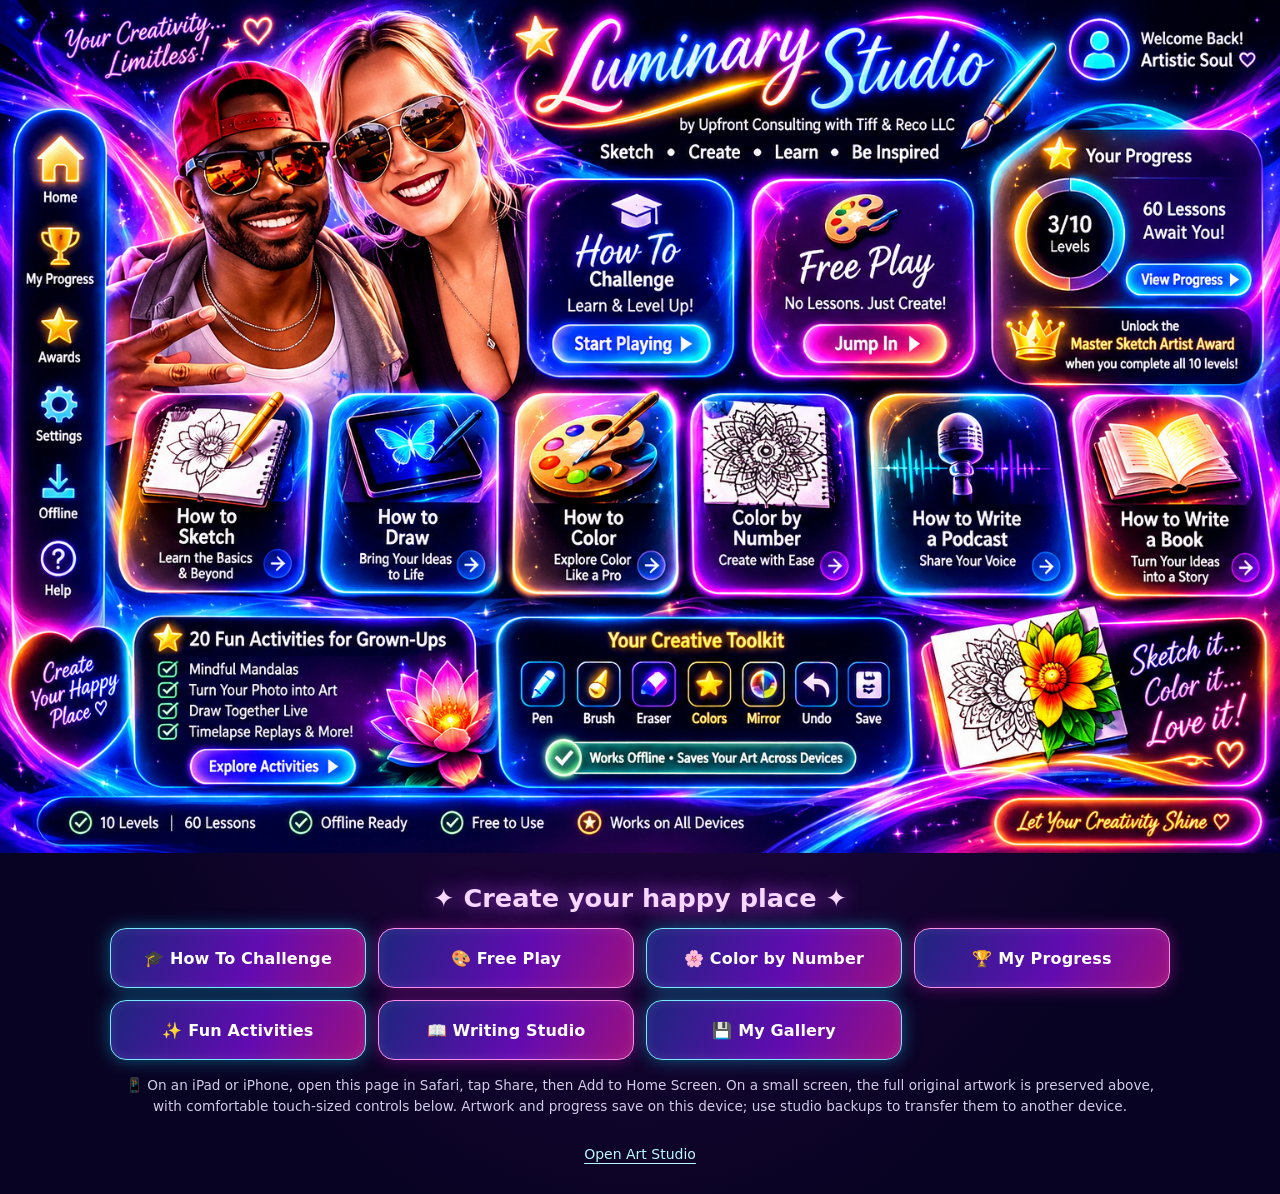
==== commit b582e1a4: "Retire the public Hub dashboard and preserve local backup export" ====
--- a/index.html
+++ b/index.html
@@ -69,10 +69,9 @@
 <a class="button" href="/studio/?view=activities">✨ Fun Activities</a>
 <a class="button" href="/studio/?view=write">📖 Writing Studio</a>
 <a class="button" href="/studio/?view=gallery">💾 My Gallery</a>
-<a class="button" href="/command-hub.html">💠 Creative Command Hub</a>
 </div>
 <p class="note" id="install">📱 On an iPad or iPhone, open this page in Safari, tap Share, then Add to Home Screen. On a small screen, the full original artwork is preserved above, with comfortable touch-sized controls below. Artwork and progress save on this device; use studio backups to transfer them to another device.</p>
 </section>
 </main>
-<footer><a href="/command-hub.html">Creative Command Hub</a><a href="/studio/">Open Art Studio</a></footer>
+<footer><a href="/studio/">Open Art Studio</a></footer>
 </body></html>
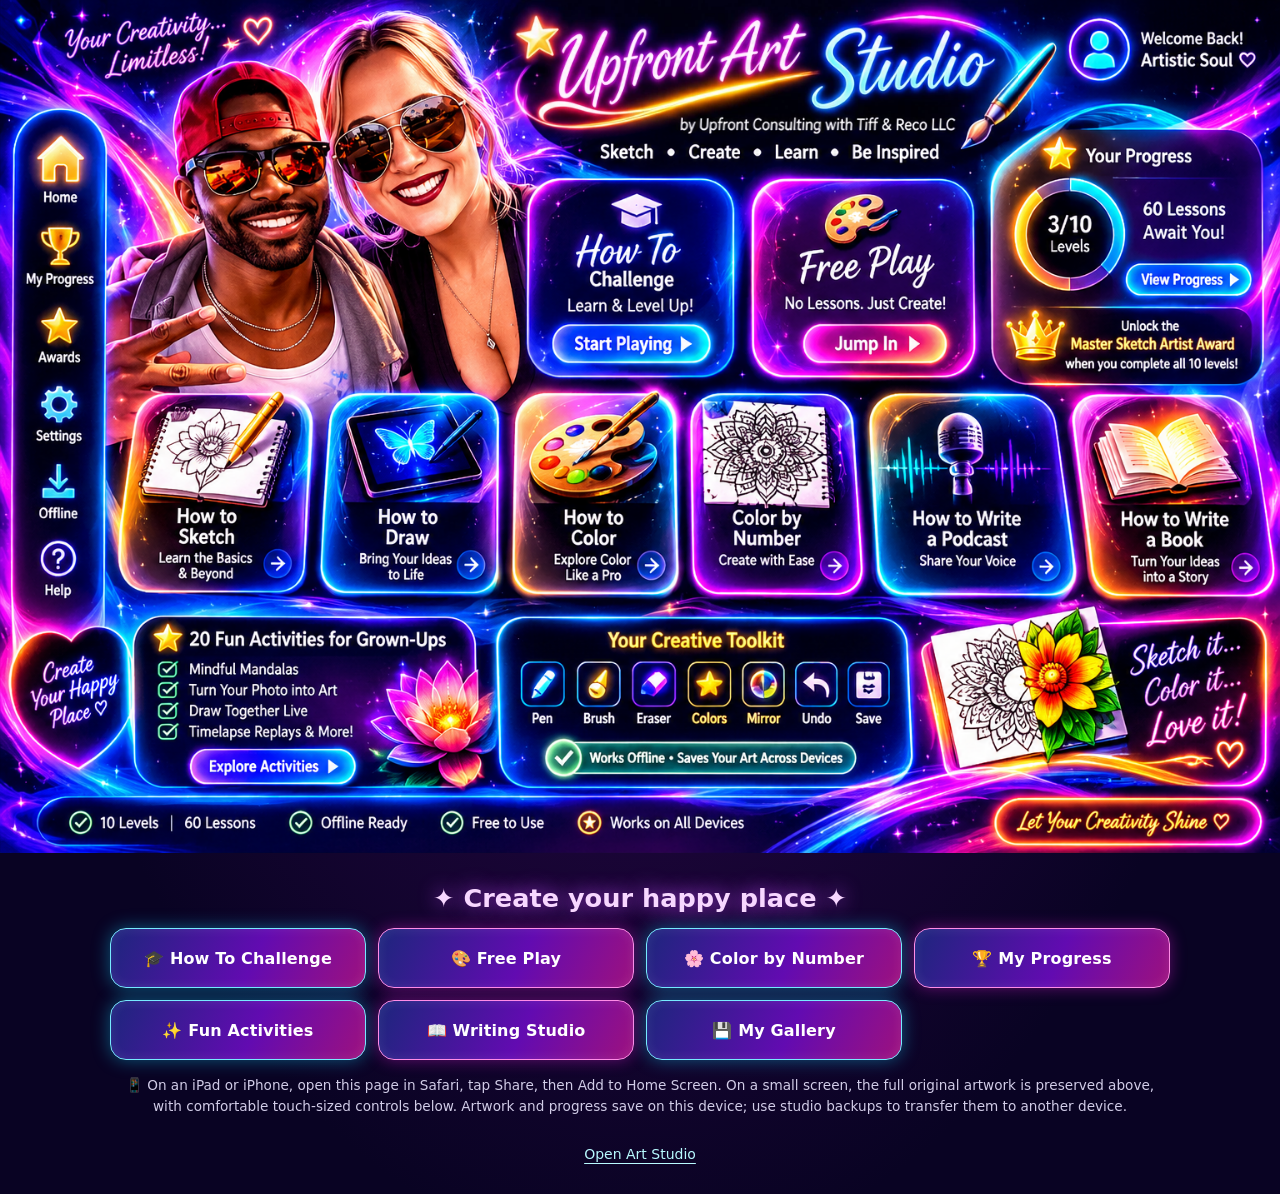
==== commit e54af2c3: "Show Upfront Art Studio in the public website artwork header" ====
--- a/index.html
+++ b/index.html
@@ -2,11 +2,11 @@
 <html lang="en"><head>
 <meta charset="utf-8"><meta name="viewport" content="width=device-width,initial-scale=1,viewport-fit=cover">
 <meta name="theme-color" content="#0d0031">
-<meta name="description" content="Luminary Studio by Upfront Art Studios. Sketch, create, learn and be inspired.">
-<meta name="apple-mobile-web-app-capable" content="yes"><meta name="apple-mobile-web-app-title" content="Luminary Studio">
+<meta name="description" content="Upfront Art Studio. Sketch, create, learn and be inspired.">
+<meta name="apple-mobile-web-app-capable" content="yes"><meta name="apple-mobile-web-app-title" content="Upfront Art Studio">
 <link rel="manifest" href="/manifest.webmanifest"><link rel="apple-touch-icon" href="/icon-192.png">
 <link rel="preload" as="image" href="/assets/luminary-approved-reference.png">
-<title>Luminary Studio | Upfront Art Studios</title>
+<title>Upfront Art Studio</title>
 <style>
 :root{font-family:Inter,system-ui,-apple-system,"Segoe UI",sans-serif;color-scheme:dark}
 *{box-sizing:border-box}
@@ -15,6 +15,7 @@
 a{color:inherit}
 .art{width:100%;max-width:1920px;margin:0 auto;position:relative;overflow:hidden;line-height:0;isolation:isolate}
 .art img{width:100%;height:auto;display:block}
+.art .art-header{position:absolute;top:0;left:38.8671875%;width:40.625%;pointer-events:none;-webkit-mask-image:linear-gradient(to bottom,#000 88%,transparent);mask-image:linear-gradient(to bottom,#000 88%,transparent)}
 .hotspot{display:block;position:absolute;z-index:1;overflow:hidden;border-radius:14px;text-indent:-9999px;white-space:nowrap;outline-offset:-3px}
 .hotspot:focus-visible{outline:4px solid #fff;box-shadow:0 0 0 7px #ff28f5}
 @media(hover:hover){.hotspot:hover{background:#ffffff25;box-shadow:inset 0 0 18px #ffffff66}}
@@ -34,13 +35,14 @@
 .note{font-size:.85rem;color:#d1cce7;text-align:center;line-height:1.5;margin:0}
 footer{display:flex;gap:12px;justify-content:center;flex-wrap:wrap;padding:0 16px 32px;font-size:.875rem}
 footer a{color:#b8faff;text-underline-offset:4px}
-@media(max-width:760px){.buttons{grid-template-columns:repeat(2,minmax(0,1fr))}.button{min-height:64px}.actions{padding:18px 12px}.art img{width:100%}}
+@media(max-width:760px){.buttons{grid-template-columns:repeat(2,minmax(0,1fr))}.button{min-height:64px}.actions{padding:18px 12px}.art > img:first-child{width:100%}}
 @media(max-width:380px){.buttons{gap:8px}.button{font-size:.87rem;padding:8px}}
 @media(prefers-reduced-motion:reduce){html{scroll-behavior:auto}}
 </style></head><body>
 <main>
-<section class="art" aria-label="Luminary Studio neon creative home. Features the approved design with the founders, game modes, levels and six activities.">
-<img src="/assets/luminary-approved-reference.png" width="1536" height="1024" alt="Luminary Studio colorful neon fantasy landing page featuring the founders, How To Challenge, Free Play, progress toward the Master Sketch Artist Award and six creative activities." fetchpriority="high">
+<section class="art" aria-label="Upfront Art Studio neon creative home. Features the approved design with the founders, game modes, levels and six activities.">
+<img src="/assets/luminary-approved-reference.png" width="1536" height="1024" alt="Upfront Art Studio colorful neon fantasy landing page featuring the founders, How To Challenge, Free Play, progress toward the Master Sketch Artist Award and six creative activities." fetchpriority="high">
+<img class="art-header" src="/assets/upfront-art-studio-header.webp" width="624" height="162" alt="" fetchpriority="high">
 <a class="hotspot home" href="#quick-actions" aria-label="Home, jump to accessible studio actions">Home</a>
 <a class="hotspot sideprogress" href="/studio/?view=learn" aria-label="My Progress">My Progress</a>
 <a class="hotspot sideawards" href="/studio/?view=learn" aria-label="Awards">Awards</a>
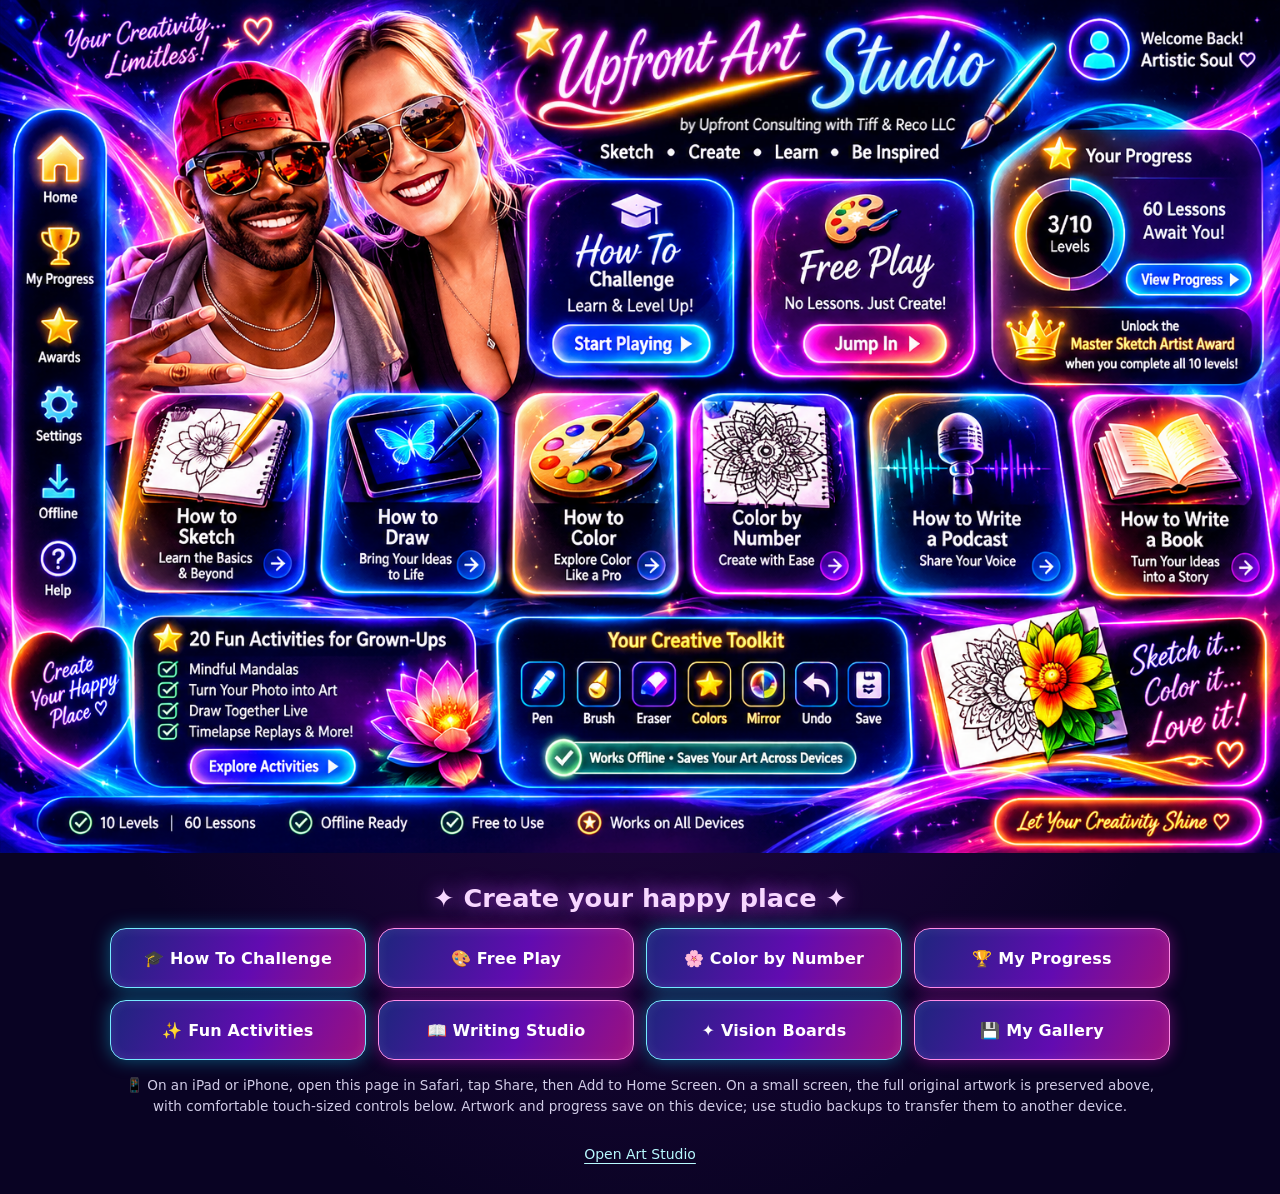
==== commit 2407e1e1: "Add printable vision boards to Upfront Art Studio" ====
--- a/index.html
+++ b/index.html
@@ -70,6 +70,7 @@
 <a class="button" href="/studio/?view=learn">🏆 My Progress</a>
 <a class="button" href="/studio/?view=activities">✨ Fun Activities</a>
 <a class="button" href="/studio/?view=write">📖 Writing Studio</a>
+<a class="button" href="/studio/?view=vision">✦ Vision Boards</a>
 <a class="button" href="/studio/?view=gallery">💾 My Gallery</a>
 </div>
 <p class="note" id="install">📱 On an iPad or iPhone, open this page in Safari, tap Share, then Add to Home Screen. On a small screen, the full original artwork is preserved above, with comfortable touch-sized controls below. Artwork and progress save on this device; use studio backups to transfer them to another device.</p>
